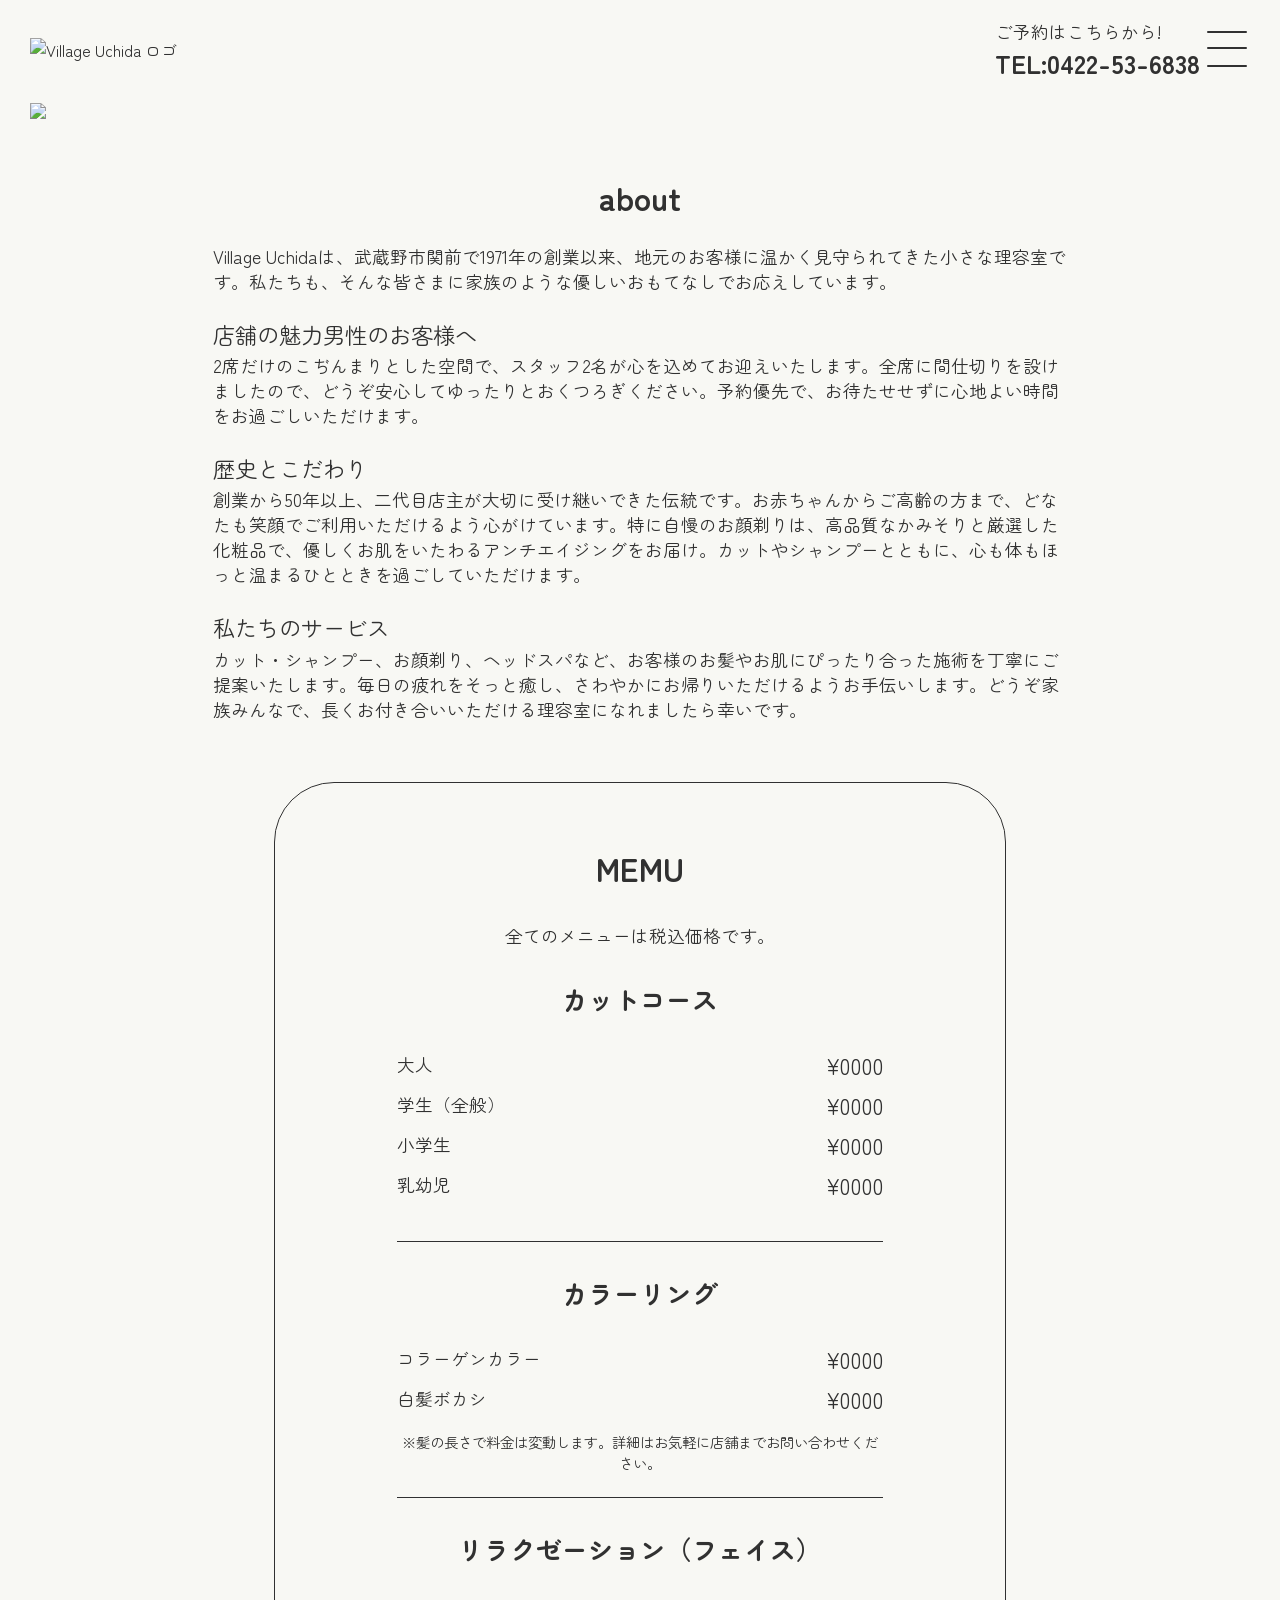
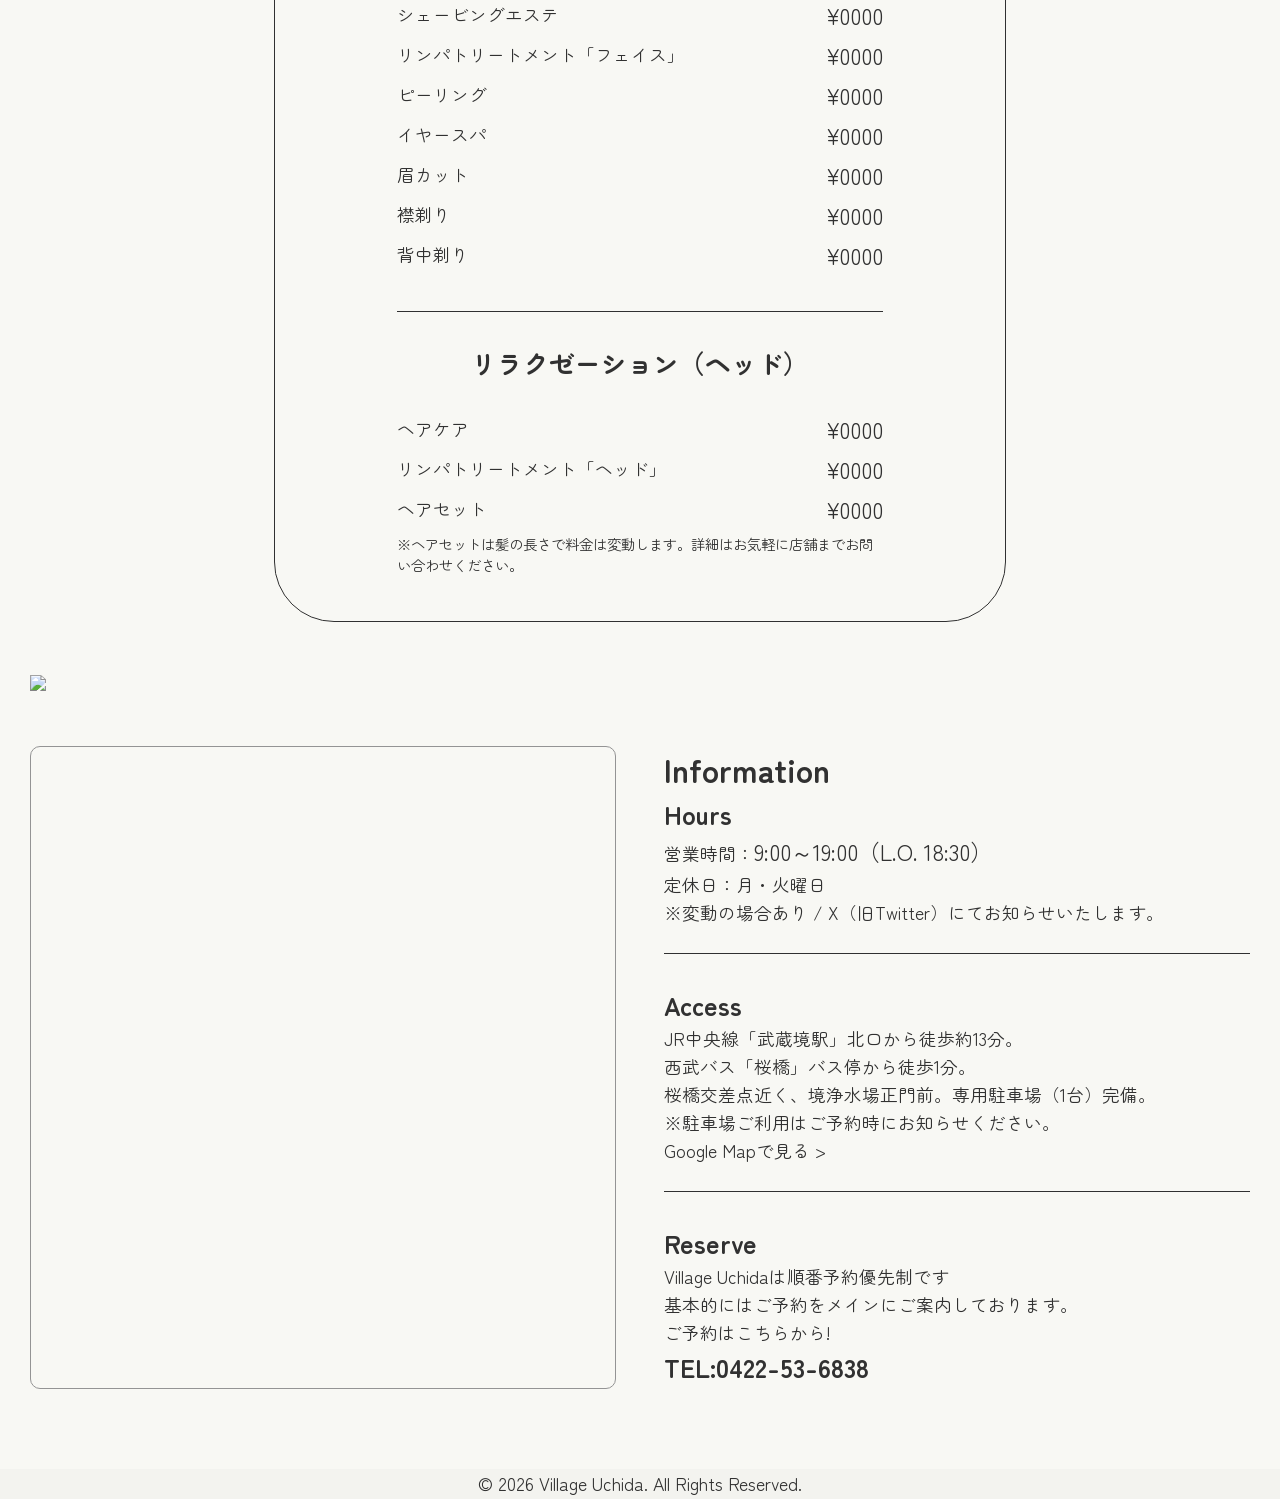
==== index.html @ 6f754d27 "Update index.html" ====
<!DOCTYPE html>
<html lang="ja">
  <head>
    <meta charset="utf-8">
    <meta name="viewport" content="width=device-width, initial-scale=1.0">
    <title>village uchida | 武蔵野市関前 理容室 メンズカット シェービング シェービングエステ</title>
    <link rel="preconnect" href="https://fonts.googleapis.com">
    <link rel="preconnect" href="https://fonts.gstatic.com" crossorigin>
    <link rel="stylesheet" href="https://fonts.googleapis.com/css2?family=Zen+Maru+Gothic&display=swap">
    <link rel="stylesheet" href="style.css">
    <link rel="stylesheet" href="responsive.css">
    <!-- ファビコン設定（ここにコピペ） -->
    <link rel="icon" type="image/png" href="favicon-96x96.png" sizes="96x96" />
    <link rel="icon" type="image/svg+xml" href="favicon.svg?v=1" />
    <link rel="shortcut icon" href="favicon.ico" />
    <link rel="apple-touch-icon" sizes="180x180" href="apple-touch-icon.png" />
    <link rel="manifest" href="site.webmanifest" />
  </head>
  <body>
    <header>
        <div class="header-inner">
          <div class="header-left">
            <a href="#top" aria-label="ページの先頭へ戻る">
              <img class="shop-logo" src="https://cdn.phototourl.com/uploads/2026-03-15-c1e6b951-58bf-47f2-9621-29e085f6b7bd.png" alt="Village Uchida ロゴ">
            </a>
          </div>       
          <div class="header-right">
            <div class="tel-contact">
              <p>ご予約はこちらから!</p>
              <h2><a href="tel:0422536838">TEL:0422-53-6838</a></h2>
            </div>
<!-- 
============================================================
将来実装予定
============================================================
-->
            
             <div class="overlay"></div>
             <nav class="nav">
               <div class="shop-logo-nav">
                <a href="#top">
                  <img class="shop-logo" src="https://cdn.phototourl.com/uploads/2026-03-15-c1e6b951-58bf-47f2-9621-29e085f6b7bd.png" alt="Village Uchida ロゴ">
                </a>
               </div>
               <ul class="linkList">
                 <li>
                  <a href="#">Home<span>ホーム</span></a></li>
                 <li><a href="#">Memu<span>メニュー</span></a></li>
                 <li><a href="#">Psroduct<span>商品</span></a></li>
                 <li><a href="#">FAQ<span>よくある質問</span></a></li>
                 <li><a href="#">Notice(𝕏)<span>お知らせ</span></a></li>
               </ul>
             </nav>

            <div class="btn-trigger" id="btn01">
             <span></span>
             <span></span>
             <span></span>
            </div>

            <div class="content">
             <section></section>
            </div>
            
          </div>
<!-- 
============================================================
将来：JavaScriptで以下を実装予定
・btn01クリックで .show-nav クラス付与
・overlayクリックでメニュー閉じる
============================================================
-->
        </div>
    </header>
    <main>
      <div class="container">
        <div class="top-wrapper">
          <img src="https://cdn.phototourl.com/uploads/2026-02-25-13a74994-162b-491c-9e53-a6fa2d779d0f.jpg">      
        </div>
        <div class="about-wrapper">
          <h1>about</h1>
          <p>Village Uchidaは、武蔵野市関前で1971年の創業以来、地元のお客様に温かく見守られてきた小さな理容室です。私たちも、そんな皆さまに家族のような優しいおもてなしでお応えしています。</p>
          <p><span>店舗の魅力男性のお客様へ</span>
            2席だけのこぢんまりとした空間で、スタッフ2名が心を込めてお迎えいたします。全席に間仕切りを設けましたので、どうぞ安心してゆったりとおくつろぎください。予約優先で、お待たせせずに心地よい時間をお過ごしいただけます。</p>
          <p><span>歴史とこだわり</span>
            創業から50年以上、二代目店主が大切に受け継いできた伝統です。お赤ちゃんからご高齢の方まで、どなたも笑顔でご利用いただけるよう心がけています。特に自慢のお顔剃りは、高品質なかみそりと厳選した化粧品で、優しくお肌をいたわるアンチエイジングをお届け。カットやシャンプーとともに、心も体もほっと温まるひとときを過ごしていただけます。</p>
          <p><span>私たちのサービス</span>
            カット・シャンプー、お顔剃り、ヘッドスパなど、お客様のお髪やお肌にぴったり合った施術を丁寧にご提案いたします。毎日の疲れをそっと癒し、さわやかにお帰りいただけるようお手伝いします。どうぞ家族みんなで、長くお付き合いいただける理容室になれましたら幸いです。</p>
        </div>
        <div class="menu-wrapper">
          <h1>MEMU</h1>
            <p>全てのメニューは税込価格です。</p>
            <div class="cut-course">
              <h2>カットコース</h2>
              <ul>
                <li>大人<span>¥0000</span></li>
                <li>学生（全般）<span>¥0000</span></li>
                <li>小学生<span>¥0000</span></li>
                <li>乳幼児<span>¥0000</span></li>
              </ul>
            </div>
            <div class="coloring">
              <h2>カラーリング</h2>
              <ul>
                <li>コラーゲンカラー<span>¥0000</span></li>
                <li>白髪ボカシ<span>¥0000</span></li>
              </ul>
              <p class="small-text">※髪の長さで料金は変動します。詳細はお気軽に店舗までお問い合わせください。</p>
            </div>
            <div class="relaxation-face">
              <h2>リラクゼーション（フェイス）</h2>
              <ul>
                <li>シェービングエステ<span>¥0000</span></li>
                <li>リンパトリートメント「フェイス」<span>¥0000</span></li>
                <li>ピーリング<span>¥0000</span></li>
                <li>イヤースパ<span>¥0000</span></li>
                <li>眉カット<span>¥0000</span></li>
                <li>襟剃り<span>¥0000</span></li>
                <li>背中剃り<span>¥0000</span></li>
              </ul>
            </div>            
            <div class="relaxation-head">
              <h2>リラクゼーション（ヘッド）</h2>
              <ul>
                <li>ヘアケア<span>¥0000</span></li>
                <li>リンパトリートメント「ヘッド」<span>¥0000</span></li>
                <li>ヘアセット<span>¥0000</span></li>
                <p class="small-text">※ヘアセットは髪の長さで料金は変動します。詳細はお気軽に店舗までお問い合わせください。</p>
              </ul>
            </div>            
        </div>
        <div class="img-wrapper">
          <img src="https://cdn.phototourl.com/uploads/2026-03-01-24d8e19d-c0e8-46f1-9a52-a7251a1d13ec.png">      
        </div>
        <div class="map-info-wrapper">
          <div class="map">
            <iframe src="https://www.google.com/maps/embed?pb=!1m18!1m12!1m3!1d3239.6587724645938!2d139.54101167591165!3d35.710013772577945!2m3!1f0!2f0!3f0!3m2!1i1024!2i768!4f13.1!3m3!1m2!1s0x6018ef741f47d33b%3A0x2db28e01b1ebef83!2z44OY44Ki44O744O044Kj44Os44OD44K444O744Km44OB44OA!5e0!3m2!1sja!2sjp!4v1773310324233!5m2!1sja!2sjp"></iframe>
          </div>
          <div class="info">
            <h1>Information</h1>
            <div class="Hours">
              <h2>Hours</h2>
              <p>営業時間：<span>9:00～19:00（L.O. 18:30）</span></p>
              <p>定休日：月・火曜日</p>
              <p>※変動の場合あり / X（旧Twitter）にてお知らせいたします。</p>
            </div>
            <div class="Access">
              <h2>Access</h2>
              <p>JR中央線「武蔵境駅」北口から徒歩約13分。</p>
              <P>西武バス「桜橋」バス停から徒歩1分。</P>
              <p>桜橋交差点近く、境浄水場正門前。専用駐車場（1台）完備。</p>
              <p>※駐車場ご利用はご予約時にお知らせください。</p>
              <p><a href="https://maps.app.goo.gl/fmvMYqPWYToUaGzp9">Google Mapで見る ></a></p>
            </div>
            <div class="Reserve">
              <h2>Reserve</h2>
              <p>Village Uchidaは順番予約優先制です</p>
              <p>基本的にはご予約をメインにご案内しております。</p>
              <p>ご予約はこちらから!</p>
              <h2><a href="tel:0422536838">TEL:0422-53-6838</a></h2>
            </div>  
          </div>
        </div> 
      </div>
    </main>
    <footer>
      <p>© 2026 Village Uchida. All Rights Reserved.</p>
    </footer>
    <script src="script.js"></script>
  </body>
</html>
---- style.css ----
* {
  box-sizing: border-box;
  margin: 0;
  padding: 0;
  list-style: none;
}

body {
  padding-top: 100px;  /* ヘッダー高さと同じ値に */
  margin: 0;
  font-family: "Zen Maru Gothic";
  background-color: #F8F8F4;
  color:#313131;
}

a {
  text-decoration: none;
  color: #313131;
}

.container {
  max-width: 2000px;
  width: 100%;
  align-items: center;
  padding: 0 30px;
  margin: 0 auto;
}

h1 {
  font-size: clamp(1rem, 5vw, 2rem);    /* 小→1.25rem */
}

h2 {
  font-size: clamp(0.8rem, 4vw, 1.6rem);     /* 小→1.1rem */
}

p, ul {
  font-size: clamp(0.6rem, 3vw, 1.1rem);    /* 小→0.95rem */
}

span {
  font-size: clamp(0.7rem, 3.5vw, 1.4rem);     /* 小→1rem */
}

.linkList span {
  font-size: clamp(0.5rem, 2.5vw, 1.4rem);   /* 小→0.8rem */
}

.small-text{
  font-size: clamp(0.5rem, 2.5vw, 0.9rem)
}


/* ヘッダー ====================================================================== */

header {
  height: 100px;
  width: 100%;
  background-color:#F8F8F4;
  position: fixed;
  top: 0;
  display: flex;             /* ←追加：header自体をflex */
  align-items: center;       /* ←追加：縦中央揃え */
  padding: 0 30px;
}

.header-inner{
  display: flex;
  flex: 1;
  margin: 0 auto;
  align-items: center;
  justify-content: space-between;
}

.header-left{
  flex:1;
}

.header-right{
  flex: 1;
  display: flex;
  justify-content: flex-end;
	padding-right: 50px;
}

.shop-logo {
  height: 85px;
}

.tel-contact{
  text-align: left;
}

.tel-contact h2 a {
  color: inherit;          /* 親と同じ色 */
  text-decoration: none;   /* 下線なし */
}

.tel-contact h2 a:hover {
  text-decoration: underline; /* ホバー時のみ下線 */
}

/* 画面固定ハンバーガーボタン */
.btn-trigger {
  position: fixed;          /* 画面に固定 */
  top: 31px;
  right: 33px;
  width: 40px;
  height: 36px;
  cursor: pointer;
  z-index: 210;             /* nav より前に出す */
}
.btn-trigger span {
  position: absolute;
  left: 0;
  width: 100%;
  height: 2px;
  background-color: #313131;
  border-radius: 4px;
}
.btn-trigger,
.btn-trigger span {
  display: inline-block;
  transition: all .5s;
  box-sizing: border-box;
}
.btn-trigger span:nth-of-type(1) {
  top: 0;
}
.btn-trigger span:nth-of-type(2) {
  top: 16px;
}
.btn-trigger span:nth-of-type(3) {
  bottom: 0;
}

/* ハンバーガー → バツ アニメーション */
#btn01.active span:nth-of-type(1) {
  transform: translateY(17px) rotate(-45deg);
}
#btn01.active span:nth-of-type(2) {
  opacity: 0;
}
#btn01.active span:nth-of-type(3) {
  transform: translateY(-17px) rotate(45deg);
}

/* Drawer 共通 */
.overlay {
  width: 100%;
  height: 100vh;
  position: fixed;
  right: 0;
  top: 0;
  background-color: rgba(0,0,0,.3);
  z-index: 190;
  opacity: 0;
  visibility: hidden;
  transition: all 200ms ease-in;
}
nav.nav {
  width: 300px;
  height: 100vh;
  background-color: #FFF;
  right: -300px;
  top: 0;
  position: fixed;
  padding: 22px 0;
  transition: all 200ms ease-in-out;
  z-index: 199;
}
nav.nav ul {
  border: none;
  padding: 0;
}
.shop-logo-nav {
  text-align: left;
  padding: 10px 20px;
}
.shop-logo-nav a {
  text-decoration: none;
  color: #505050;
  font-size: 1.5rem;
}
.nav ul li {
  display: block;
  list-style: none;
  margin: 0;
  padding: 0;
}
.nav ul li a {
  padding: 10px 20px;
  display: block;
  color: #313131;
  font-size: 1rem;
  text-decoration: none;
  position: relative;
  overflow: hidden;
  transition: all 200ms ease;
}
.nav ul li a:hover {
  background-color: #f1f1f1;
}

.nav ul li a span {
  /* 英語と同じ位置に重ねる */
  position: absolute;
  left: 120px;
  top: 50%;
  transform: translateY(-50%);
  color: #908f8f;
  font-weight: 100;
  opacity: 0;
  transition: all 200ms ease;  /* 既存と同じ200ms */
}

/* Show Nav 時の状態 */
.show-nav .nav {
  right: 0;
  box-shadow: 0 2px 4px rgba(0,0,0,.6);
}

.nav ul li a:hover span {
  opacity: 1;
}

.show-nav .overlay {
  opacity: 1;
  visibility: visible;
}

/* top-wrapper ================================================================= */

.top-wrapper ,.img-wrapper {
  margin-bottom: 50px;
}

.top-wrapper img ,.img-wrapper img{
  max-width: 100%;
}

/* about-wrapper ================================================================= */

.about-wrapper{
  text-align: center;
  margin: 0 auto;
  margin-bottom: 60px;
  max-width: 70%;
}

.about-wrapper h1{
  margin-bottom: 1.5rem;
}

.about-wrapper p{
  text-align: left;
  margin-bottom: 1.5rem;
}

.about-wrapper span{
  display: block;        /* 改行効果 */
  margin-bottom: 0.2rem;
}



/* menu-wrapper ================================================================= */

.menu-wrapper{
  margin: 0 auto;
  margin-bottom: 50px;
  border:1px solid #313131;       /* 枠線（太さ・実線・色） */
  border-radius: 60px;          /* 角丸 */
  padding: 30px 10%;                /* 内側余白 */
  max-width: 60%;             /* 幅制限 */
  text-align: center;
  background-color: none;
}

.menu-wrapper h1, .menu-wrapper h2 {
    margin-top: 2rem;
  margin-bottom: 2rem;
}

.menu-wrapper ul {
  list-style: none;  /* 点を完全消去 */
  padding-left: 0;   /* 左余白もリセット */
  text-align: left;
  margin-bottom: 1rem;
}

.menu-wrapper li {
  display: flex;              /* 横並びにする */
  align-items: center;
  justify-content: space-between; /* 左:メニュー名 右:金額 */
  gap: 1rem;                  /* 余裕を少しあける（任意） */
  margin-bottom: 0.5rem;
}

.cut-course , .coloring , .relaxation-face{
  margin-bottom: 2rem;
  padding-bottom: 1.5rem;
  border-bottom: 1px solid #313131;
}


/* img-wrapper ================================================================= */



/* map-info-wrapper ================================================================= */

.map-info-wrapper {
  display: flex;
  gap: 3rem;
  max-width: 100%;
  margin: 0 auto 5rem auto;
  align-items: stretch;
}

.map {
  flex: 1;
  display: flex;
  flex-direction: column;
}

.map iframe {
  width: 100%;      /* HTMLのwidth属性無視 */
  height: 100%;    /* HTMLのheight属性無視 */
  border: 0;        /* HTMLのstyleから移動 */
  border: 0.5px solid #949494;
  border-radius: 10px;
  flex: 1;
}

.info {
  flex: 1;
}

.Hours, .Access {
  margin-bottom: 2rem;
  padding-bottom: 1.5rem;
  border-bottom: 1px solid #313131; 
}

.Reserve h2 a {
  color: inherit;           /* 親と同じ色 */
  text-decoration: none;    /* 下線なし */
}

.Reserve h2 a:hover {
  text-decoration: underline; /* ホバー時のみ下線 */
}

.map-info-wrapper h1 , .map-info-wrapper h2 , .map-info-wrapper p{
  text-align: left;
  margin-bottom: 0.2rem;
}

/* footer================================================================= */

footer{
  display: flex;
  justify-content: center;  /* 横中央 */
  align-items: center;      /* 縦中央 */
  width: 100%;
  height: 30px;
  text-align: center;
  background-color: rgba(0, 0, 0, 0.02);
}
---- responsive.css ----
/* ========================================
   Responsive CSS - Village Uchida
   768px以下：SP版ハンバーガーメニュー表示
   ======================================== */

/* ========================================
   1. ハンバーガーメニュー表示（768px以下）
   ======================================== */


@media (max-width: 768px) {
  /* ハンバーガーボタン表示 */

  .btn-trigger {
    display: inline-block !important;
    position: fixed !important;
    top: 35px !important;
    right: 25px !important;
    width: 25px !important;
    height: 22px !important;
    z-index: 999 !important;
    cursor: pointer;
  }


  .btn-trigger span {
    position: absolute !important;
    left: 0;
    width: 100%;
    height: 1.5px;
    background-color: #313131;
    border-radius: 2px;
    transition: all .3s ease !important;
  }


  .btn-trigger span:nth-of-type(1) { top: 2px !important; }
  .btn-trigger span:nth-of-type(2) { top: 10px !important; }
  .btn-trigger span:nth-of-type(3) { bottom: 2px !important; }


  #btn01.active span:nth-of-type(1) {
    transform: translateY(8px) rotate(-45deg) !important;  /* ↘ */
  }
  #btn01.active span:nth-of-type(2) {
    opacity: 0 !important;
  }
  #btn01.active span:nth-of-type(3) {
    transform: translateY(-8px) rotate(45deg) !important;  /*  ↗ */
  }
}




  /* オーバーレイ表示 */
  .overlay {
    display: block;
    opacity: 0;
    visibility: hidden;
  }
  
  /* ナビゲーションメニュー表示 */
  nav.nav {
    display: block;
    right: -300px; /* 初期位置：画面外 */
  }
  
  /* ショーナビ状態 */
  body.show-nav .nav {
    right: 0;
  }
  
  body.show-nav .overlay {
    opacity: 1;
    visibility: visible;
  }

/* ========================================
   2. ヘッダー調整（768px以下）
   ======================================== */
@media (max-width: 768px) {
  body {
    padding-top: 80px; /* ヘッダー高さ縮小 */
  }
  
  header {
    height: 80px;
    padding: 0 20px;
  }

  .header-right {
    padding-right: 55px; 
  }

  .shop-logo {
    height: 60px; /* ロゴサイズ縮小 */
  }
  
}

/* ========================================
   3. コンテナ・レイアウト（768px以下）
   ======================================== */
@media (max-width: 768px) {
  .container {
    padding: 0 20px;
  }
  
  /* 1列レイアウトに変更 */
  .map-info-wrapper {
    grid-template-columns: 1fr;
    gap: 2rem;
    max-width: 100%;
  }
  
  .map iframe {
    min-height: 250px;
  }
}

/* ========================================
   4. テキストサイズ調整（768px以下）
   ======================================== */
@media (max-width: 768px) {

  .about-wrapper {
    max-width: 95%;
    margin-bottom: 3rem;
  }
}

/* ========================================
   5. メニュー調整（768px以下）
   ======================================== */
@media (max-width: 768px) {
  .menu-wrapper {
    max-width: 95%;
    padding: 2rem 8%;
    margin-bottom: 3rem;
  }
  
  .menu-wrapper li {
    justify-content: space-between;
    gap: 0.5rem;
  }
  
  .menu-price {
    align-self: flex-end;
  }
}

/* ========================================
   6. 画像・その他調整（768px以下）
   ======================================== */
@media (max-width: 768px) {
  .top-wrapper,
  .img-wrapper {
    margin-bottom: 3rem;
  }
  
  .about-wrapper span {
    font-size: 1.1rem;
  }
  
  footer {
    height: 50px;
    font-size: 0.9rem;
  }
}

/* ========================================
   7. タブレット調整（769px〜1024px）
   ======================================== */
@media (min-width: 769px) and (max-width: 1024px) {


  .header-right {
    padding-right: 50px; 
  }
  
  .container {
    padding: 0 25px;
  }
  
  .menu-wrapper {
    max-width: 80%;
  }
}
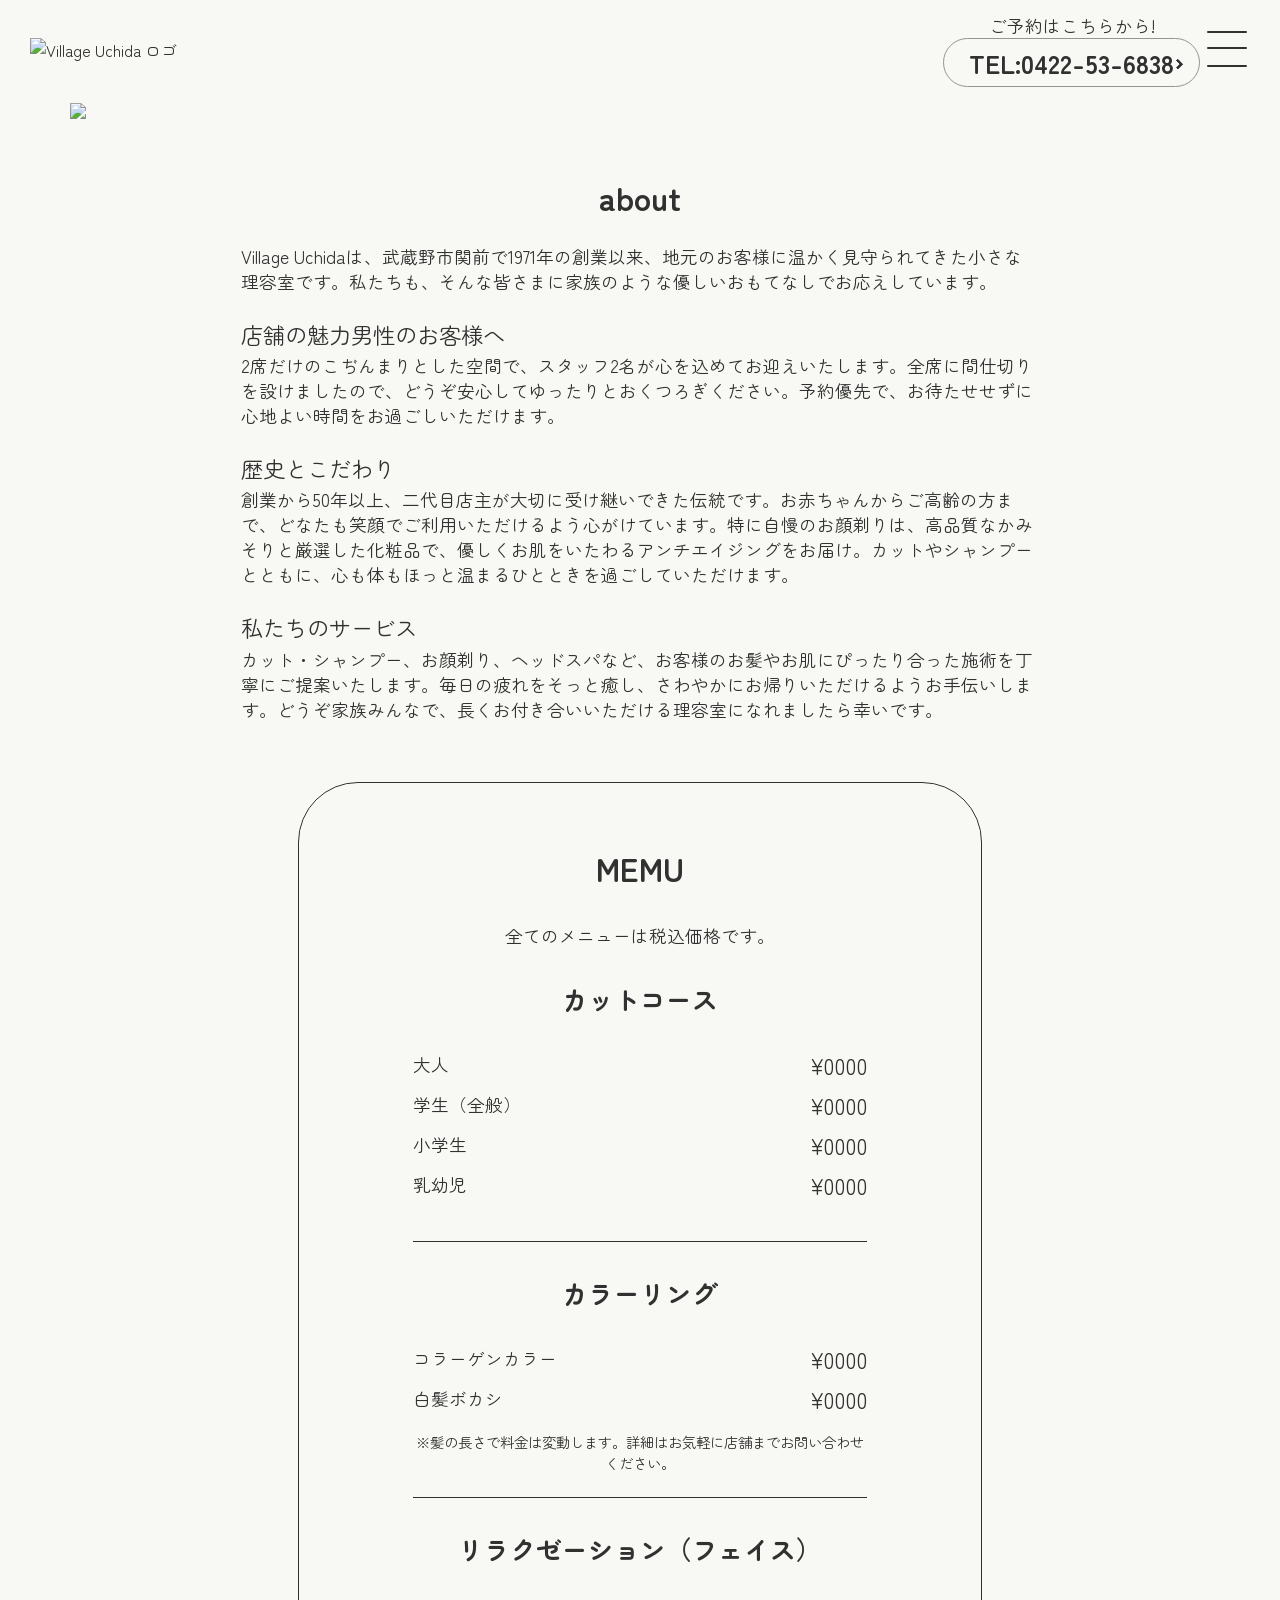
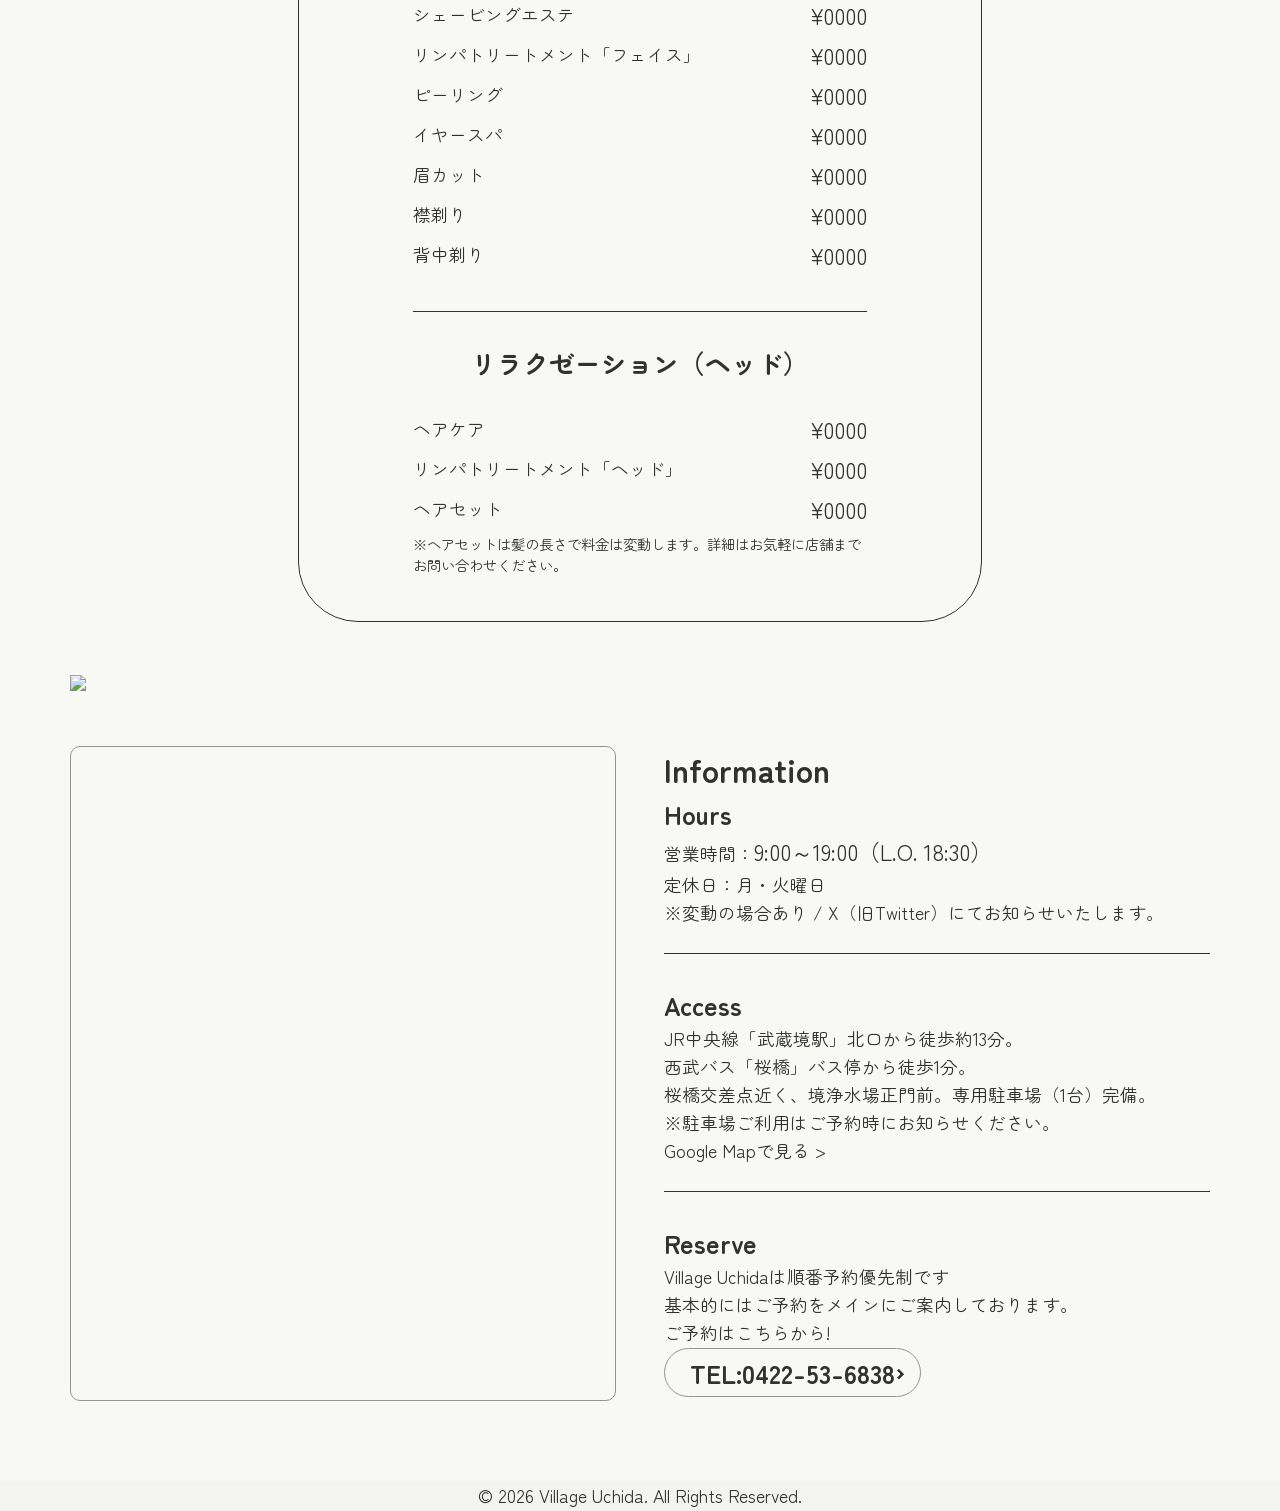
==== commit 46f00401: "Update index.html" ====
--- a/index.html
+++ b/index.html
@@ -3,6 +3,20 @@
   <head>
     <meta charset="utf-8">
     <meta name="viewport" content="width=device-width, initial-scale=1.0">
+    <!-- SEOメタタグ httpはドメイン移行後変更する-->
+    <meta name="description" content="武蔵野市関前 Village Uchida | 理容室・メンズカット・シェービングエステ。JR武蔵境駅徒歩13分。予約TEL:0422-53-6838。創業50年以上のアットホームな床屋です。">
+    <meta name="keywords" content="武蔵野市,理容室,床屋,武蔵境駅,メンズカット,シェービング,シェービングエステ,白髪ボカシ,眉カット,ヘッドスパ,関前,桜橋">
+    <meta name="robots" content="index,follow">
+    <meta property="og:title" content="Village Uchida | 武蔵野市関前 理容室 メンズカット シェービング">
+    <meta property="og:description" content="武蔵野市関前 | 理容室・メンズカット・シェービングエステ。JR武蔵境駅徒歩13分。予約TEL:0422-53-6838">
+    <meta property="og:image" content="https://cdn.phototourl.com/uploads/2026-03-15-c1e6b951-58bf-47f2-9621-29e085f6b7bd.png">
+    <meta property="og:url" content="https://rafflesia4151095.github.io/Test.github.io/">
+    <meta property="og:type" content="website">
+    <meta property="og:locale" content="ja_JP">
+    <meta name="twitter:card" content="summary_large_image">
+    <link rel="canonical" href="https://rafflesia4151095.github.io/Test.github.io/">
+
+
     <title>village uchida | 武蔵野市関前 理容室 メンズカット シェービング シェービングエステ</title>
     <link rel="preconnect" href="https://fonts.googleapis.com">
     <link rel="preconnect" href="https://fonts.gstatic.com" crossorigin>
@@ -27,7 +41,9 @@
           <div class="header-right">
             <div class="tel-contact">
               <p>ご予約はこちらから!</p>
-              <h2><a href="tel:0422536838">TEL:0422-53-6838</a></h2>
+              <div class="button001">
+	              <h2><a href="tel:0422536838">TEL:0422-53-6838</a></h2>
+              </div>
             </div>
 <!-- 
 ============================================================
@@ -39,16 +55,19 @@
              <nav class="nav">
                <div class="shop-logo-nav">
                 <a href="#top">
-                  <img class="shop-logo" src="https://cdn.phototourl.com/uploads/2026-03-15-c1e6b951-58bf-47f2-9621-29e085f6b7bd.png" alt="Village Uchida ロゴ">
+                  <img class="shop-logo" src="https://cdn.phototourl.com/uploads/2026-03-15-c1e6b951-58bf-47f2-9621-29e085f6b7bd.png" alt="Village Uchida 武蔵野市店舗内観 Logo ショップカード">
                 </a>
                </div>
                <ul class="linkList">
                  <li>
                   <a href="#">Home<span>ホーム</span></a></li>
-                 <li><a href="#">Memu<span>メニュー</span></a></li>
-                 <li><a href="#">Psroduct<span>商品</span></a></li>
+                 
+                 <li><a href="index.html">Home<span>ホーム</span></a></li>
+                 <li><a href="menu.html">Menu<span>メニュー</span></a></li>
+                 <li><a href="#">Product<span>商品</span></a></li>
                  <li><a href="#">FAQ<span>よくある質問</span></a></li>
                  <li><a href="#">Notice(𝕏)<span>お知らせ</span></a></li>
+                 
                </ul>
              </nav>
 
@@ -157,7 +176,9 @@
               <p>Village Uchidaは順番予約優先制です</p>
               <p>基本的にはご予約をメインにご案内しております。</p>
               <p>ご予約はこちらから!</p>
-              <h2><a href="tel:0422536838">TEL:0422-53-6838</a></h2>
+              <div class="button001">
+	              <h2><a href="tel:0422536838">TEL:0422-53-6838</a></h2>
+              </div>
             </div>  
           </div>
         </div> 
--- a/style.css
+++ b/style.css
@@ -19,7 +19,7 @@
 }
 
 .container {
-  max-width: 2000px;
+  max-width: 1200px;
   width: 100%;
   align-items: center;
   padding: 0 30px;
@@ -88,16 +88,12 @@
 }
 
 .tel-contact{
-  text-align: left;
+  text-align: center;
 }
 
 .tel-contact h2 a {
   color: inherit;          /* 親と同じ色 */
   text-decoration: none;   /* 下線なし */
-}
-
-.tel-contact h2 a:hover {
-  text-decoration: underline; /* ホバー時のみ下線 */
 }
 
 /* 画面固定ハンバーガーボタン */
@@ -348,14 +344,62 @@
   text-decoration: none;    /* 下線なし */
 }
 
-.Reserve h2 a:hover {
-  text-decoration: underline; /* ホバー時のみ下線 */
-}
+ /* ホバー時のみ下線 */
+/*.Reserve h2 a:hover {
+  text-decoration: underline;
+}*/
 
 .map-info-wrapper h1 , .map-info-wrapper h2 , .map-info-wrapper p{
   text-align: left;
   margin-bottom: 0.2rem;
 }
+
+
+/* 001 */
+
+.button001 {
+  display: inline-block;  /* 幅を中身に合わせる */
+}
+
+.button001 a {
+    width: fit-content;     /* 文字幅に自動調整 */
+    min-width: 130px;       /* 最小サイズ保証 */
+    padding: 8px 20px;      /* パディングで余裕確保 */
+    border-radius: 100px;
+    position: relative;
+    display: flex;
+    align-items: center;
+    padding: 5px 25px;
+    color: #313131;
+    transition: 0.3s ease-in-out;
+    font-weight: flex;
+    border: 0.5px solid #949494;
+    white-space: nowrap;       /* 強制1行 */
+}
+
+.button001 a:hover {
+    background: #313131;
+    color: #FFF;
+}
+
+.button001 a:after {
+    content: '';
+    width: 5px;
+    height: 5px;
+    border-top: 3px solid #313131;
+    border-right: 3px solid #313131;
+    transform: rotate(45deg) translateY(-50%);
+    position: absolute;
+    top: 50%;
+    right: 20px;
+    border-radius: 1px;
+    transition: 0.3s ease-in-out;
+}
+
+.button001 a:hover:after {
+    border-color: #FFF;
+}
+
 
 /* footer================================================================= */
 
--- a/responsive.css
+++ b/responsive.css
@@ -76,6 +76,40 @@
     visibility: visible;
   }
 
+@media screen and (max-width: 768px) {
+
+  /* 電話番号ボタン調整 */
+  .button001 {
+    max-width: 100% !important;
+  }
+  
+  .button001 h2 {
+    margin: 0;
+    font-size: clamp(0.7rem, 2.5vw, 1rem) !important;
+  }
+  
+  .button001 h2 a {
+    display: block;
+    white-space: nowrap;
+    overflow: hidden;
+    text-overflow: ellipsis;
+    padding: 6px 15px;
+    line-height: 1.2;
+    font-size: 0.9rem !important;
+  }
+
+  /* font-weight修正 */
+  .button001 a {
+    font-weight: 600 !important;
+  }
+
+    /* 電話番号ボタンの矢印を非表示 */
+  .button001 a:after {
+    display: none !important;
+  }
+
+}
+
 /* ========================================
    2. ヘッダー調整（768px以下）
    ======================================== */
@@ -187,3 +221,4 @@
     max-width: 80%;
   }
 }
+
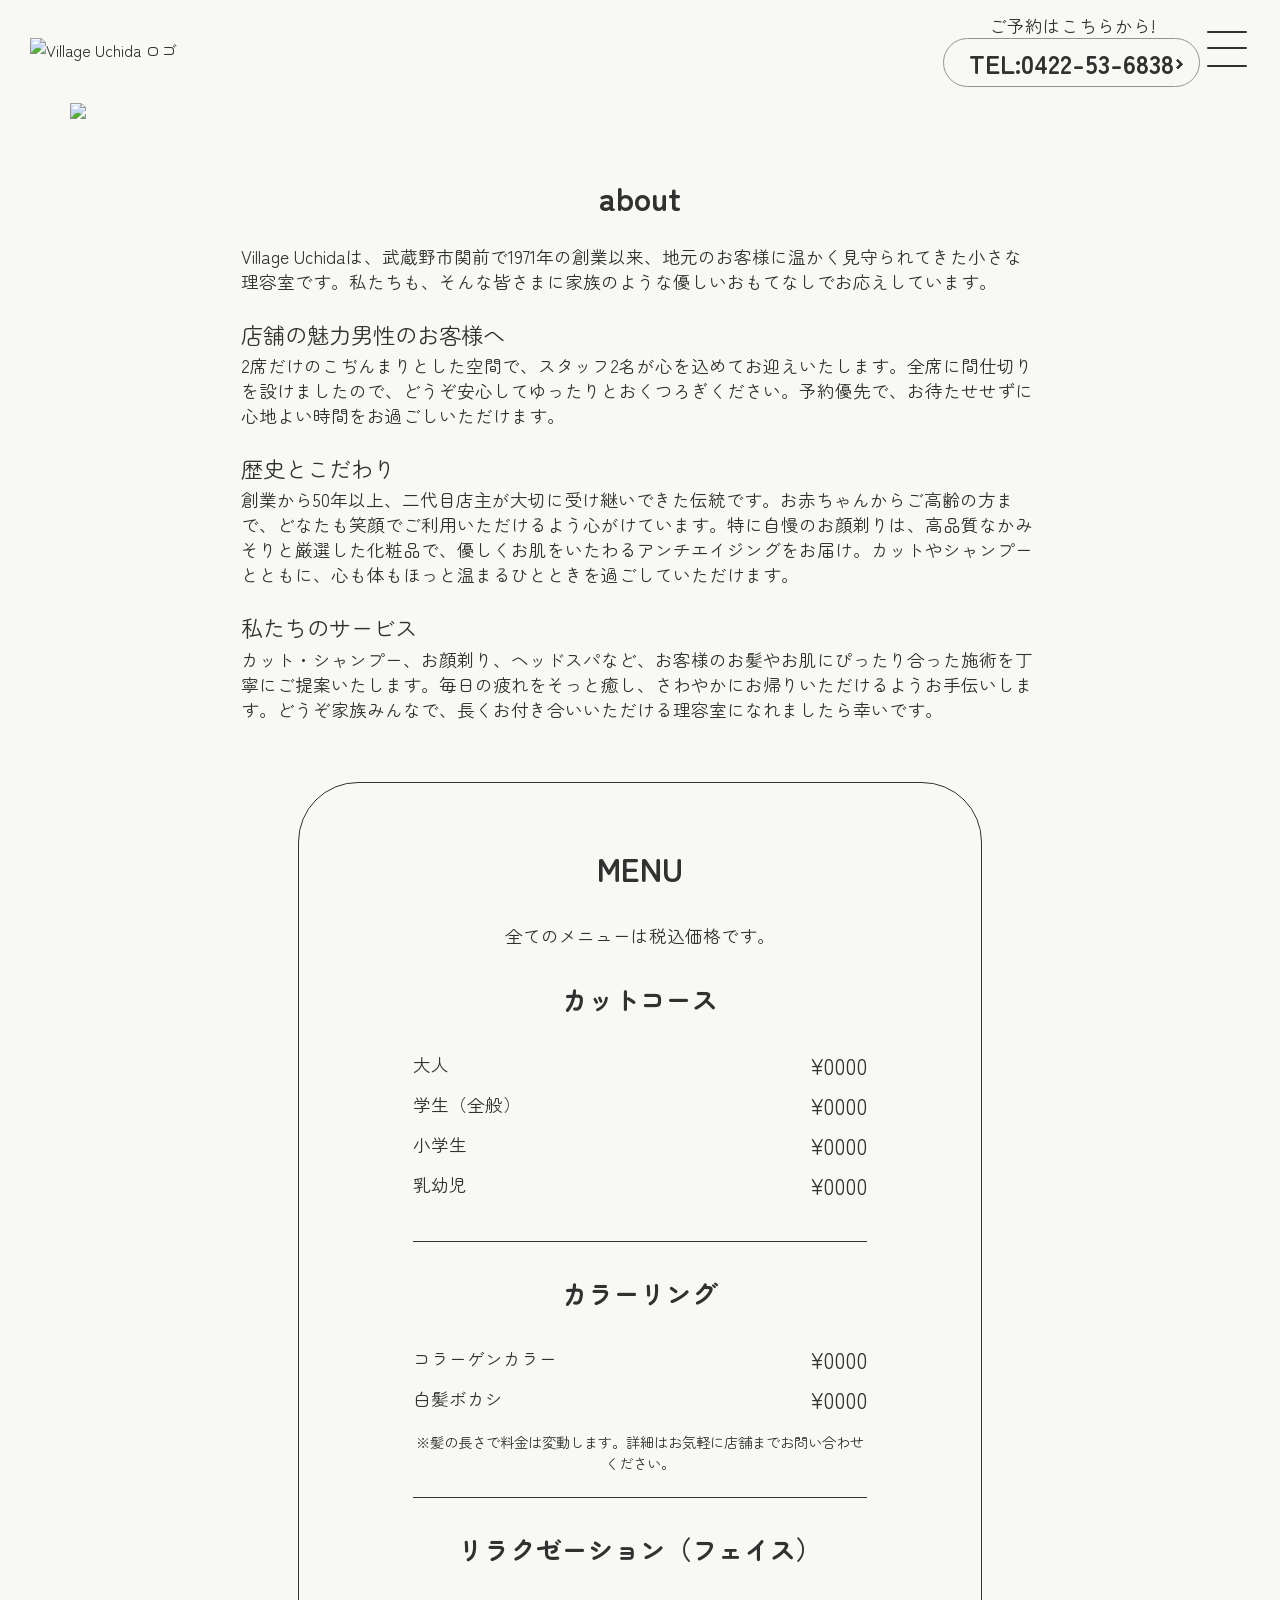
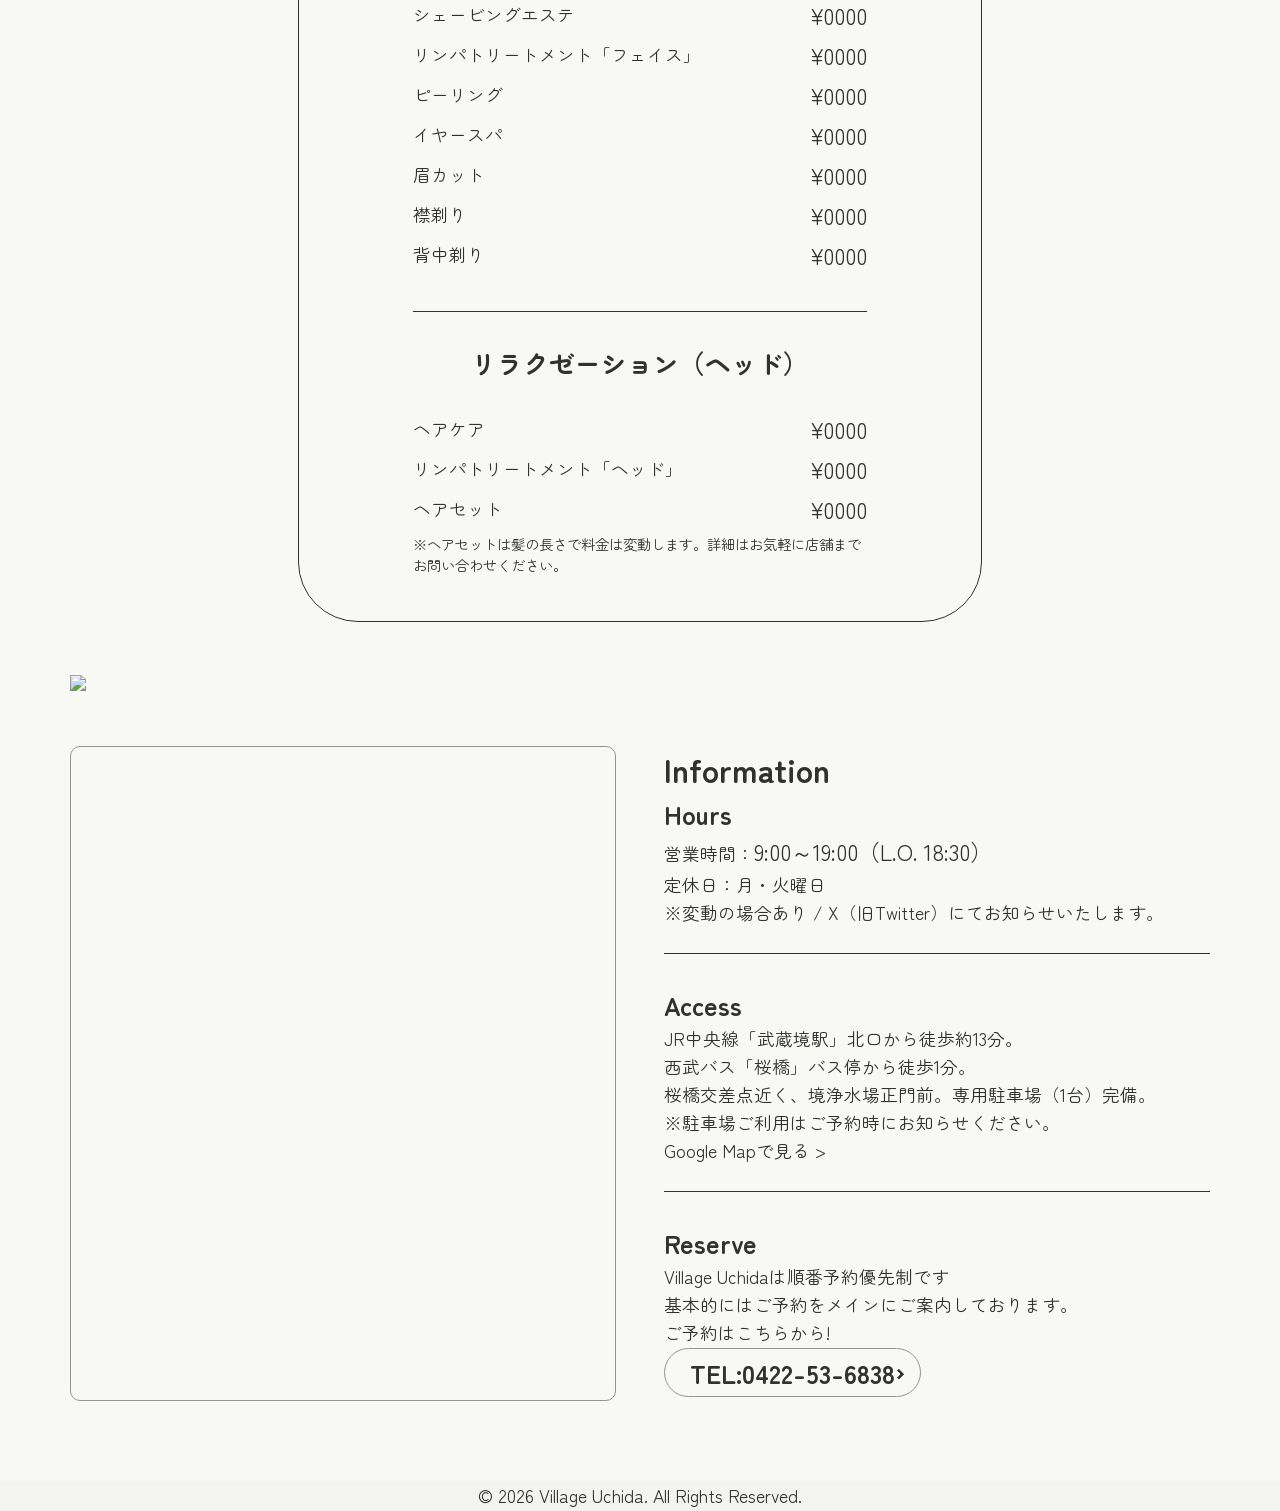
==== commit 33c4fe2b: "Fix typo in 'MEMU' to 'MENU' in index.html" ====
--- a/index.html
+++ b/index.html
@@ -21,8 +21,8 @@
     <link rel="preconnect" href="https://fonts.googleapis.com">
     <link rel="preconnect" href="https://fonts.gstatic.com" crossorigin>
     <link rel="stylesheet" href="https://fonts.googleapis.com/css2?family=Zen+Maru+Gothic&display=swap">
-    <link rel="stylesheet" href="style.css">
-    <link rel="stylesheet" href="responsive.css">
+    <link rel="stylesheet" href="2.1style.css">
+    <link rel="stylesheet" href="2.2responsive.css">
     <!-- ファビコン設定（ここにコピペ） -->
     <link rel="icon" type="image/png" href="favicon-96x96.png" sizes="96x96" />
     <link rel="icon" type="image/svg+xml" href="favicon.svg?v=1" />
@@ -59,15 +59,12 @@
                 </a>
                </div>
                <ul class="linkList">
-                 <li>
-                  <a href="#">Home<span>ホーム</span></a></li>
-                 
+                 <li>                
                  <li><a href="index.html">Home<span>ホーム</span></a></li>
-                 <li><a href="menu.html">Menu<span>メニュー</span></a></li>
+                 <li><a href="1.2menu.html">Menu<span>メニュー</span></a></li>
                  <li><a href="#">Product<span>商品</span></a></li>
                  <li><a href="#">FAQ<span>よくある質問</span></a></li>
-                 <li><a href="#">Notice(𝕏)<span>お知らせ</span></a></li>
-                 
+                 <li><a href="#">Notice(𝕏)<span>お知らせ</span></a></li>         
                </ul>
              </nav>
 
@@ -107,7 +104,7 @@
             カット・シャンプー、お顔剃り、ヘッドスパなど、お客様のお髪やお肌にぴったり合った施術を丁寧にご提案いたします。毎日の疲れをそっと癒し、さわやかにお帰りいただけるようお手伝いします。どうぞ家族みんなで、長くお付き合いいただける理容室になれましたら幸いです。</p>
         </div>
         <div class="menu-wrapper">
-          <h1>MEMU</h1>
+          <h1>MENU</h1>
             <p>全てのメニューは税込価格です。</p>
             <div class="cut-course">
               <h2>カットコース</h2>
@@ -187,6 +184,6 @@
     <footer>
       <p>© 2026 Village Uchida. All Rights Reserved.</p>
     </footer>
-    <script src="script.js"></script>
+    <script src="3.1script.js"></script>
   </body>
 </html>
--- a/2.1style.css
+++ b/2.1style.css
@@ -0,0 +1,414 @@
+* {
+  box-sizing: border-box;
+  margin: 0;
+  padding: 0;
+  list-style: none;
+}
+
+body {
+  padding-top: 100px;  /* ヘッダー高さと同じ値に */
+  margin: 0;
+  font-family: "Zen Maru Gothic";
+  background-color: #F8F8F4;
+  color:#313131;
+}
+
+a {
+  text-decoration: none;
+  color: #313131;
+}
+
+.container {
+  max-width: 1200px;
+  width: 100%;
+  align-items: center;
+  padding: 0 30px;
+  margin: 0 auto;
+}
+
+h1 {
+  font-size: clamp(1rem, 5vw, 2rem);    /* 小→1.25rem */
+}
+
+h2 {
+  font-size: clamp(0.8rem, 4vw, 1.6rem);     /* 小→1.1rem */
+}
+
+p, ul {
+  font-size: clamp(0.6rem, 3vw, 1.1rem);    /* 小→0.95rem */
+}
+
+span {
+  font-size: clamp(0.7rem, 3.5vw, 1.4rem);     /* 小→1rem */
+}
+
+.linkList span {
+  font-size: clamp(0.5rem, 2.5vw, 1.4rem);   /* 小→0.8rem */
+}
+
+.small-text{
+  font-size: clamp(0.5rem, 2.5vw, 0.9rem)
+}
+
+
+/* ヘッダー ====================================================================== */
+
+header {
+  height: 100px;
+  width: 100%;
+  background-color:#F8F8F4;
+  position: fixed;
+  top: 0;
+  display: flex;             /* ←追加：header自体をflex */
+  align-items: center;       /* ←追加：縦中央揃え */
+  padding: 0 30px;
+}
+
+.header-inner{
+  display: flex;
+  flex: 1;
+  margin: 0 auto;
+  align-items: center;
+  justify-content: space-between;
+}
+
+.header-left{
+  flex:1;
+}
+
+.header-right{
+  flex: 1;
+  display: flex;
+  justify-content: flex-end;
+	padding-right: 50px;
+}
+
+.shop-logo {
+  height: 85px;
+}
+
+.tel-contact{
+  text-align: center;
+}
+
+.tel-contact h2 a {
+  color: inherit;          /* 親と同じ色 */
+  text-decoration: none;   /* 下線なし */
+}
+
+/* 画面固定ハンバーガーボタン */
+.btn-trigger {
+  position: fixed;          /* 画面に固定 */
+  top: 31px;
+  right: 33px;
+  width: 40px;
+  height: 36px;
+  cursor: pointer;
+  z-index: 210;             /* nav より前に出す */
+}
+.btn-trigger span {
+  position: absolute;
+  left: 0;
+  width: 100%;
+  height: 2px;
+  background-color: #313131;
+  border-radius: 4px;
+}
+.btn-trigger,
+.btn-trigger span {
+  display: inline-block;
+  transition: all .5s;
+  box-sizing: border-box;
+}
+.btn-trigger span:nth-of-type(1) {
+  top: 0;
+}
+.btn-trigger span:nth-of-type(2) {
+  top: 16px;
+}
+.btn-trigger span:nth-of-type(3) {
+  bottom: 0;
+}
+
+/* ハンバーガー → バツ アニメーション */
+#btn01.active span:nth-of-type(1) {
+  transform: translateY(17px) rotate(-45deg);
+}
+#btn01.active span:nth-of-type(2) {
+  opacity: 0;
+}
+#btn01.active span:nth-of-type(3) {
+  transform: translateY(-17px) rotate(45deg);
+}
+
+/* Drawer 共通 */
+.overlay {
+  width: 100%;
+  height: 100vh;
+  position: fixed;
+  right: 0;
+  top: 0;
+  background-color: rgba(0,0,0,.3);
+  z-index: 190;
+  opacity: 0;
+  visibility: hidden;
+  transition: all 200ms ease-in;
+}
+nav.nav {
+  width: 300px;
+  height: 100vh;
+  background-color: #FFF;
+  right: -300px;
+  top: 0;
+  position: fixed;
+  padding: 22px 0;
+  transition: all 200ms ease-in-out;
+  z-index: 199;
+}
+nav.nav ul {
+  border: none;
+  padding: 0;
+}
+.shop-logo-nav {
+  text-align: left;
+  padding: 10px 20px;
+}
+.shop-logo-nav a {
+  text-decoration: none;
+  color: #505050;
+  font-size: 1.5rem;
+}
+.nav ul li {
+  display: block;
+  list-style: none;
+  margin: 0;
+  padding: 0;
+}
+.nav ul li a {
+  padding: 10px 20px;
+  display: block;
+  color: #313131;
+  font-size: 1rem;
+  text-decoration: none;
+  position: relative;
+  overflow: hidden;
+  transition: all 200ms ease;
+}
+.nav ul li a:hover {
+  background-color: #f1f1f1;
+}
+
+.nav ul li a span {
+  /* 英語と同じ位置に重ねる */
+  position: absolute;
+  left: 120px;
+  top: 50%;
+  transform: translateY(-50%);
+  color: #908f8f;
+  font-weight: 100;
+  opacity: 0;
+  transition: all 200ms ease;  /* 既存と同じ200ms */
+}
+
+/* Show Nav 時の状態 */
+.show-nav .nav {
+  right: 0;
+  box-shadow: 0 2px 4px rgba(0,0,0,.6);
+}
+
+.nav ul li a:hover span {
+  opacity: 1;
+}
+
+.show-nav .overlay {
+  opacity: 1;
+  visibility: visible;
+}
+
+/* top-wrapper ================================================================= */
+
+.top-wrapper ,.img-wrapper {
+  margin-bottom: 50px;
+}
+
+.top-wrapper img ,.img-wrapper img{
+  max-width: 100%;
+}
+
+/* about-wrapper ================================================================= */
+
+.about-wrapper{
+  text-align: center;
+  margin: 0 auto;
+  margin-bottom: 60px;
+  max-width: 70%;
+}
+
+.about-wrapper h1{
+  margin-bottom: 1.5rem;
+}
+
+.about-wrapper p{
+  text-align: left;
+  margin-bottom: 1.5rem;
+}
+
+.about-wrapper span{
+  display: block;        /* 改行効果 */
+  margin-bottom: 0.2rem;
+}
+
+
+
+/* menu-wrapper ================================================================= */
+
+.menu-wrapper{
+  margin: 0 auto;
+  margin-bottom: 50px;
+  border:1px solid #313131;       /* 枠線（太さ・実線・色） */
+  border-radius: 60px;          /* 角丸 */
+  padding: 30px 10%;                /* 内側余白 */
+  max-width: 60%;             /* 幅制限 */
+  text-align: center;
+  background-color: none;
+}
+
+.menu-wrapper h1, .menu-wrapper h2 {
+    margin-top: 2rem;
+  margin-bottom: 2rem;
+}
+
+.menu-wrapper ul {
+  list-style: none;  /* 点を完全消去 */
+  padding-left: 0;   /* 左余白もリセット */
+  text-align: left;
+  margin-bottom: 1rem;
+}
+
+.menu-wrapper li {
+  display: flex;              /* 横並びにする */
+  align-items: center;
+  justify-content: space-between; /* 左:メニュー名 右:金額 */
+  gap: 1rem;                  /* 余裕を少しあける（任意） */
+  margin-bottom: 0.5rem;
+}
+
+.cut-course , .coloring , .relaxation-face{
+  margin-bottom: 2rem;
+  padding-bottom: 1.5rem;
+  border-bottom: 1px solid #313131;
+}
+
+
+/* img-wrapper ================================================================= */
+
+
+
+/* map-info-wrapper ================================================================= */
+
+.map-info-wrapper {
+  display: flex;
+  gap: 3rem;
+  max-width: 100%;
+  margin: 0 auto 5rem auto;
+  align-items: stretch;
+}
+
+.map {
+  flex: 1;
+  display: flex;
+  flex-direction: column;
+}
+
+.map iframe {
+  width: 100%;      /* HTMLのwidth属性無視 */
+  height: 100%;    /* HTMLのheight属性無視 */
+  border: 0;        /* HTMLのstyleから移動 */
+  border: 0.5px solid #949494;
+  border-radius: 10px;
+  flex: 1;
+}
+
+.info {
+  flex: 1;
+}
+
+.Hours, .Access {
+  margin-bottom: 2rem;
+  padding-bottom: 1.5rem;
+  border-bottom: 1px solid #313131; 
+}
+
+.Reserve h2 a {
+  color: inherit;           /* 親と同じ色 */
+  text-decoration: none;    /* 下線なし */
+}
+
+ /* ホバー時のみ下線 */
+/*.Reserve h2 a:hover {
+  text-decoration: underline;
+}*/
+
+.map-info-wrapper h1 , .map-info-wrapper h2 , .map-info-wrapper p{
+  text-align: left;
+  margin-bottom: 0.2rem;
+}
+
+
+/* 001 */
+
+.button001 {
+  display: inline-block;  /* 幅を中身に合わせる */
+}
+
+.button001 a {
+    width: fit-content;     /* 文字幅に自動調整 */
+    min-width: 130px;       /* 最小サイズ保証 */
+    padding: 8px 20px;      /* パディングで余裕確保 */
+    border-radius: 100px;
+    position: relative;
+    display: flex;
+    align-items: center;
+    padding: 5px 25px;
+    color: #313131;
+    transition: 0.3s ease-in-out;
+    font-weight: flex;
+    border: 0.5px solid #949494;
+    white-space: nowrap;       /* 強制1行 */
+}
+
+.button001 a:hover {
+    background: #313131;
+    color: #FFF;
+}
+
+.button001 a:after {
+    content: '';
+    width: 5px;
+    height: 5px;
+    border-top: 3px solid #313131;
+    border-right: 3px solid #313131;
+    transform: rotate(45deg) translateY(-50%);
+    position: absolute;
+    top: 50%;
+    right: 20px;
+    border-radius: 1px;
+    transition: 0.3s ease-in-out;
+}
+
+.button001 a:hover:after {
+    border-color: #FFF;
+}
+
+
+/* footer================================================================= */
+
+footer{
+  display: flex;
+  justify-content: center;  /* 横中央 */
+  align-items: center;      /* 縦中央 */
+  width: 100%;
+  height: 30px;
+  text-align: center;
+  background-color: rgba(0, 0, 0, 0.02);
+}
--- a/2.2responsive.css
+++ b/2.2responsive.css
@@ -0,0 +1,224 @@
+/* ========================================
+   Responsive CSS - Village Uchida
+   768px以下：SP版ハンバーガーメニュー表示
+   ======================================== */
+
+/* ========================================
+   1. ハンバーガーメニュー表示（768px以下）
+   ======================================== */
+
+
+@media (max-width: 768px) {
+  /* ハンバーガーボタン表示 */
+
+  .btn-trigger {
+    display: inline-block !important;
+    position: fixed !important;
+    top: 35px !important;
+    right: 25px !important;
+    width: 25px !important;
+    height: 22px !important;
+    z-index: 999 !important;
+    cursor: pointer;
+  }
+
+
+  .btn-trigger span {
+    position: absolute !important;
+    left: 0;
+    width: 100%;
+    height: 1.5px;
+    background-color: #313131;
+    border-radius: 2px;
+    transition: all .3s ease !important;
+  }
+
+
+  .btn-trigger span:nth-of-type(1) { top: 2px !important; }
+  .btn-trigger span:nth-of-type(2) { top: 10px !important; }
+  .btn-trigger span:nth-of-type(3) { bottom: 2px !important; }
+
+
+  #btn01.active span:nth-of-type(1) {
+    transform: translateY(8px) rotate(-45deg) !important;  /* ↘ */
+  }
+  #btn01.active span:nth-of-type(2) {
+    opacity: 0 !important;
+  }
+  #btn01.active span:nth-of-type(3) {
+    transform: translateY(-8px) rotate(45deg) !important;  /*  ↗ */
+  }
+}
+
+
+
+
+  /* オーバーレイ表示 */
+  .overlay {
+    display: block;
+    opacity: 0;
+    visibility: hidden;
+  }
+  
+  /* ナビゲーションメニュー表示 */
+  nav.nav {
+    display: block;
+    right: -300px; /* 初期位置：画面外 */
+  }
+  
+  /* ショーナビ状態 */
+  body.show-nav .nav {
+    right: 0;
+  }
+  
+  body.show-nav .overlay {
+    opacity: 1;
+    visibility: visible;
+  }
+
+@media screen and (max-width: 768px) {
+
+  /* 電話番号ボタン調整 */
+  .button001 {
+    max-width: 100% !important;
+  }
+  
+  .button001 h2 {
+    margin: 0;
+    font-size: clamp(0.7rem, 2.5vw, 1rem) !important;
+  }
+  
+  .button001 h2 a {
+    display: block;
+    white-space: nowrap;
+    overflow: hidden;
+    text-overflow: ellipsis;
+    padding: 6px 15px;
+    line-height: 1.2;
+    font-size: 0.9rem !important;
+  }
+
+  /* font-weight修正 */
+  .button001 a {
+    font-weight: 600 !important;
+  }
+
+    /* 電話番号ボタンの矢印を非表示 */
+  .button001 a:after {
+    display: none !important;
+  }
+
+}
+
+/* ========================================
+   2. ヘッダー調整（768px以下）
+   ======================================== */
+@media (max-width: 768px) {
+  body {
+    padding-top: 80px; /* ヘッダー高さ縮小 */
+  }
+  
+  header {
+    height: 80px;
+    padding: 0 20px;
+  }
+
+  .header-right {
+    padding-right: 55px; 
+  }
+
+  .shop-logo {
+    height: 60px; /* ロゴサイズ縮小 */
+  }
+  
+}
+
+/* ========================================
+   3. コンテナ・レイアウト（768px以下）
+   ======================================== */
+@media (max-width: 768px) {
+  .container {
+    padding: 0 20px;
+  }
+  
+  /* 1列レイアウトに変更 */
+  .map-info-wrapper {
+    grid-template-columns: 1fr;
+    gap: 2rem;
+    max-width: 100%;
+  }
+  
+  .map iframe {
+    min-height: 250px;
+  }
+}
+
+/* ========================================
+   4. テキストサイズ調整（768px以下）
+   ======================================== */
+@media (max-width: 768px) {
+
+  .about-wrapper {
+    max-width: 95%;
+    margin-bottom: 3rem;
+  }
+}
+
+/* ========================================
+   5. メニュー調整（768px以下）
+   ======================================== */
+@media (max-width: 768px) {
+  .menu-wrapper {
+    max-width: 95%;
+    padding: 2rem 8%;
+    margin-bottom: 3rem;
+  }
+  
+  .menu-wrapper li {
+    justify-content: space-between;
+    gap: 0.5rem;
+  }
+  
+  .menu-price {
+    align-self: flex-end;
+  }
+}
+
+/* ========================================
+   6. 画像・その他調整（768px以下）
+   ======================================== */
+@media (max-width: 768px) {
+  .top-wrapper,
+  .img-wrapper {
+    margin-bottom: 3rem;
+  }
+  
+  .about-wrapper span {
+    font-size: 1.1rem;
+  }
+  
+  footer {
+    height: 50px;
+    font-size: 0.9rem;
+  }
+}
+
+/* ========================================
+   7. タブレット調整（769px〜1024px）
+   ======================================== */
+@media (min-width: 769px) and (max-width: 1024px) {
+
+
+  .header-right {
+    padding-right: 50px; 
+  }
+  
+  .container {
+    padding: 0 25px;
+  }
+  
+  .menu-wrapper {
+    max-width: 80%;
+  }
+}
+
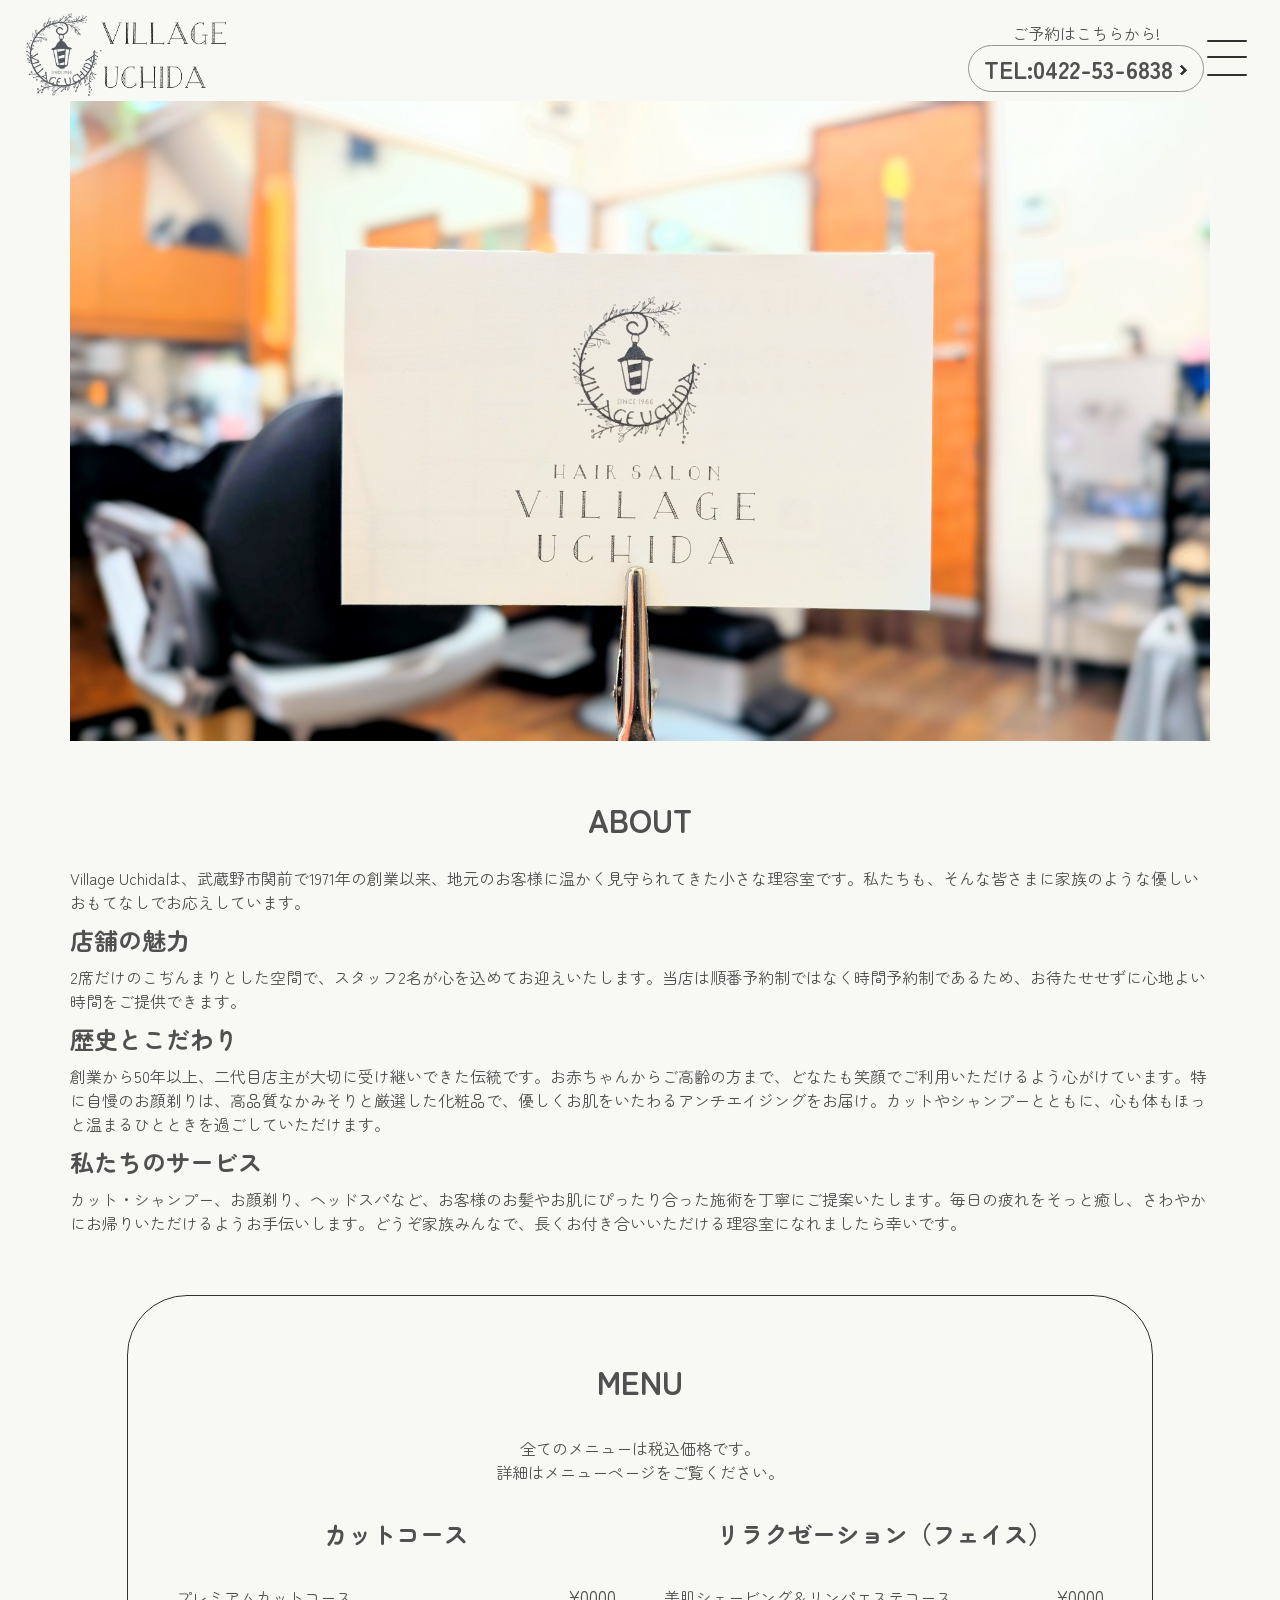
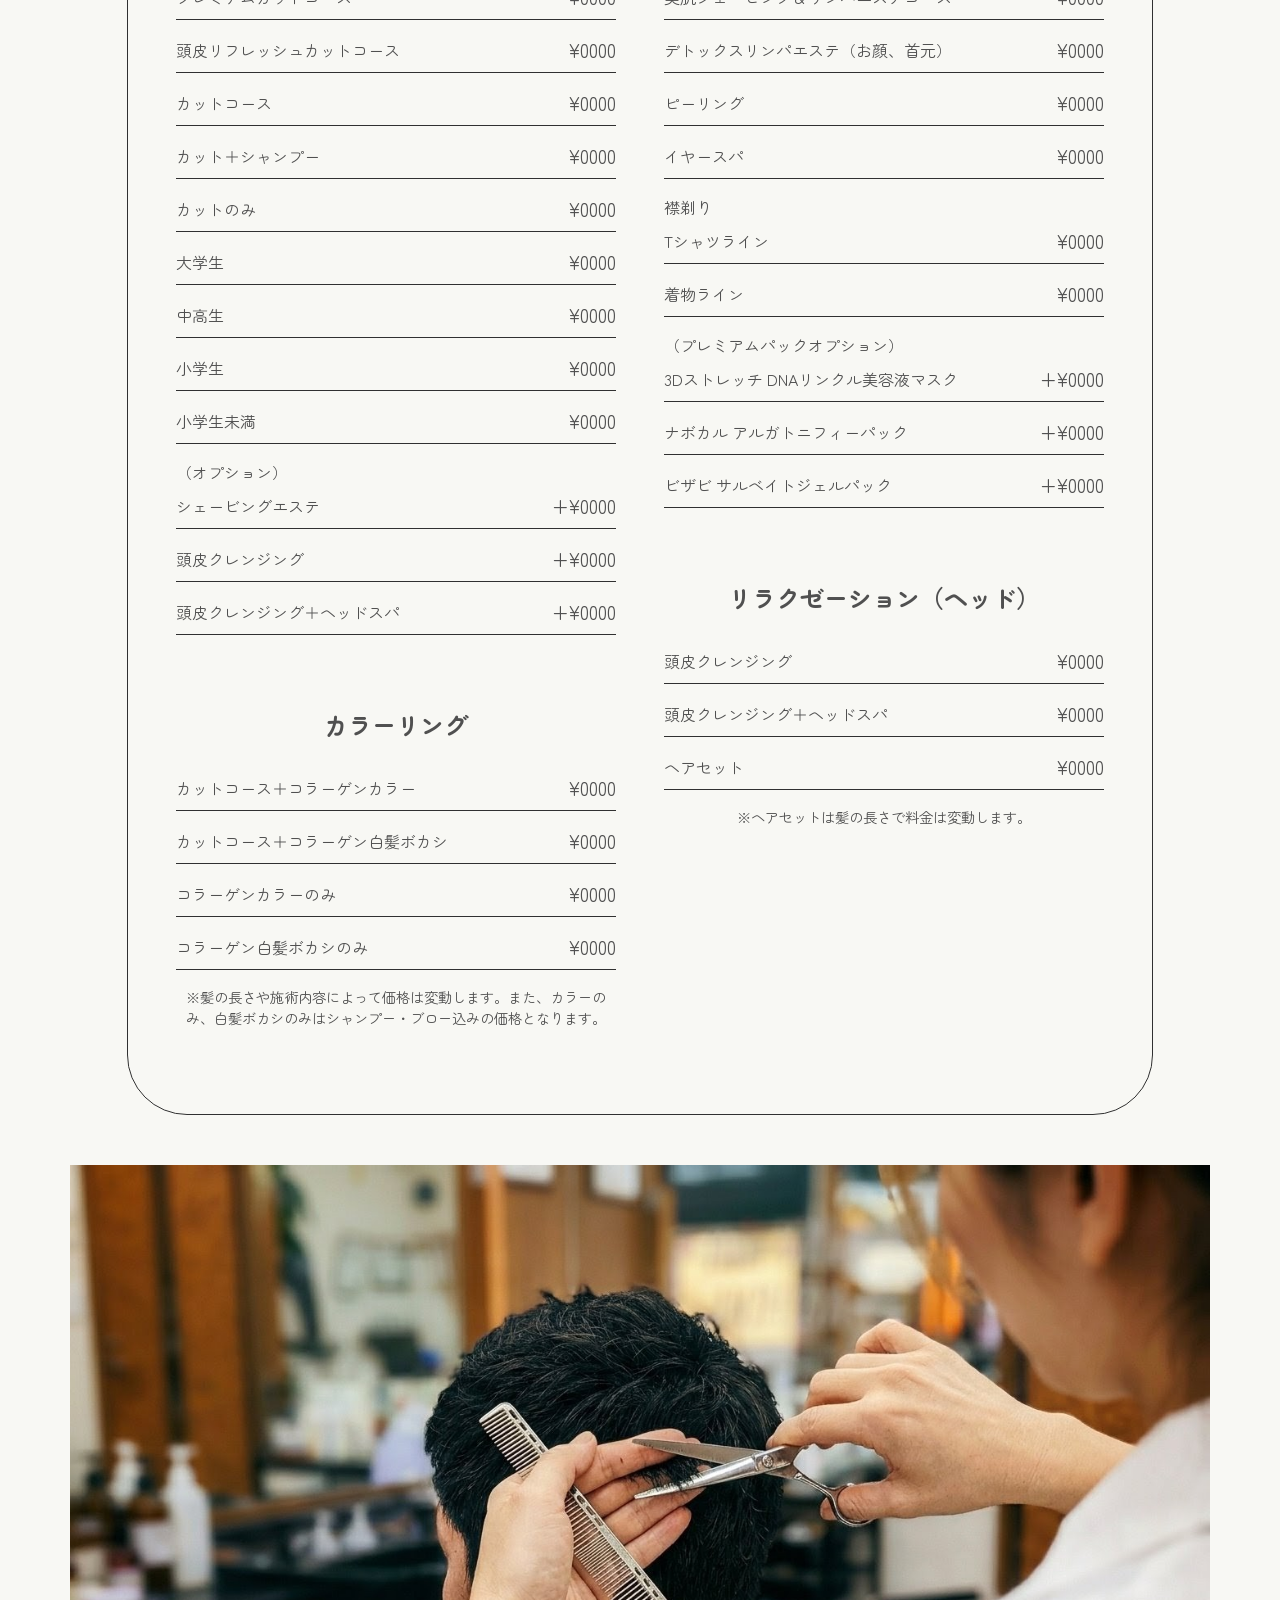
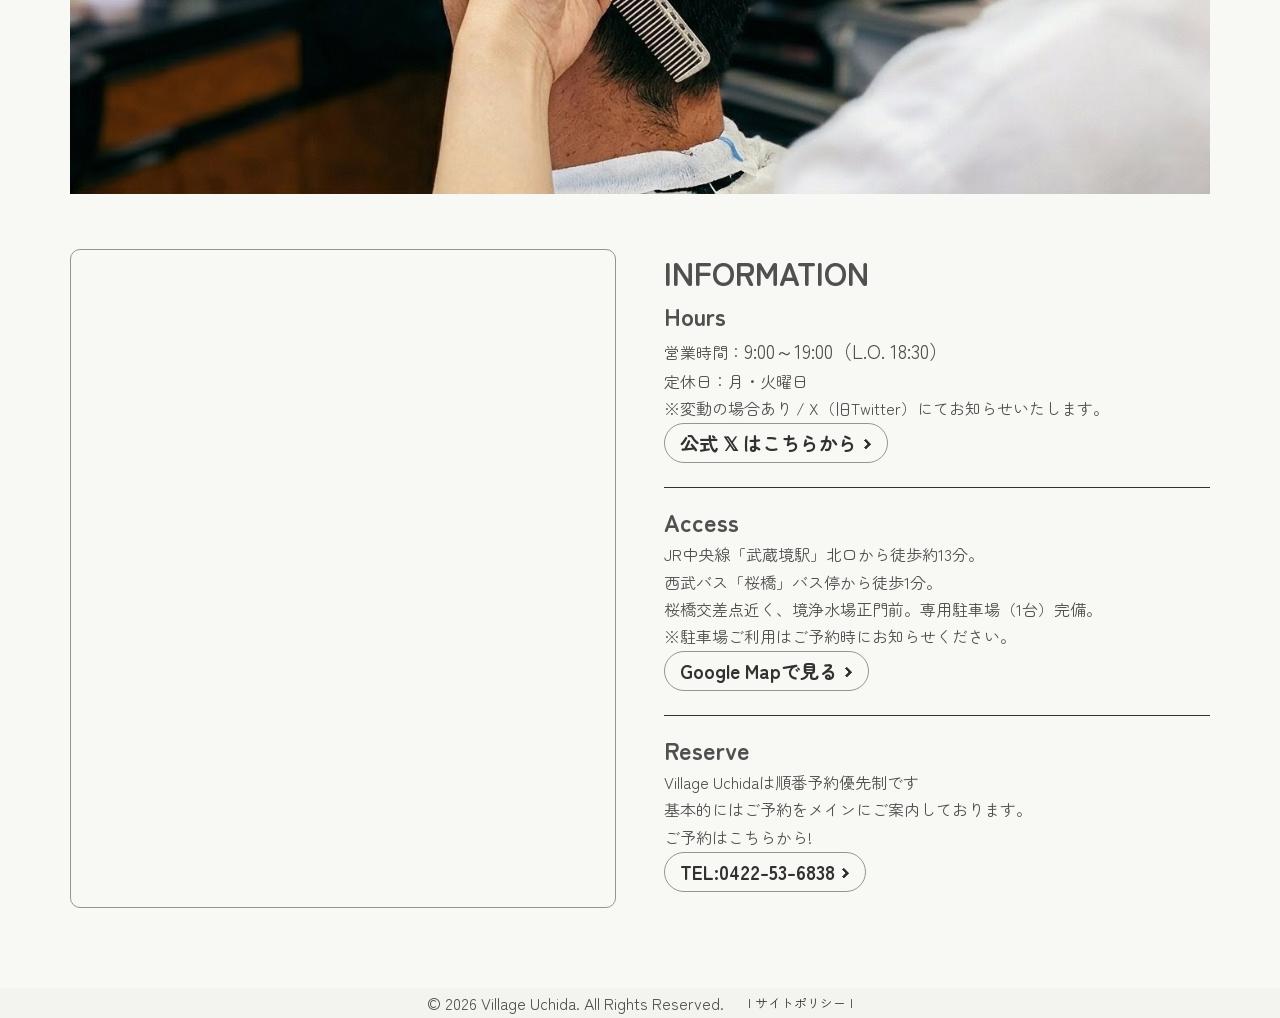
==== commit 62482379: "Add files via upload" ====
--- a/index.html
+++ b/index.html
@@ -1,189 +1,180 @@
 <!DOCTYPE html>
 <html lang="ja">
-  <head>
-    <meta charset="utf-8">
-    <meta name="viewport" content="width=device-width, initial-scale=1.0">
-    <!-- SEOメタタグ httpはドメイン移行後変更する-->
-    <meta name="description" content="武蔵野市関前 Village Uchida | 理容室・メンズカット・シェービングエステ。JR武蔵境駅徒歩13分。予約TEL:0422-53-6838。創業50年以上のアットホームな床屋です。">
-    <meta name="keywords" content="武蔵野市,理容室,床屋,武蔵境駅,メンズカット,シェービング,シェービングエステ,白髪ボカシ,眉カット,ヘッドスパ,関前,桜橋">
-    <meta name="robots" content="index,follow">
-    <meta property="og:title" content="Village Uchida | 武蔵野市関前 理容室 メンズカット シェービング">
-    <meta property="og:description" content="武蔵野市関前 | 理容室・メンズカット・シェービングエステ。JR武蔵境駅徒歩13分。予約TEL:0422-53-6838">
-    <meta property="og:image" content="https://cdn.phototourl.com/uploads/2026-03-15-c1e6b951-58bf-47f2-9621-29e085f6b7bd.png">
-    <meta property="og:url" content="https://rafflesia4151095.github.io/Test.github.io/">
-    <meta property="og:type" content="website">
-    <meta property="og:locale" content="ja_JP">
-    <meta name="twitter:card" content="summary_large_image">
-    <link rel="canonical" href="https://rafflesia4151095.github.io/Test.github.io/">
 
+<head>
+  <meta charset="utf-8">
+  <meta name="viewport" content="width=device-width, initial-scale=1.0">
+  <title>village uchida | 武蔵野市関前 理容室 メンズカット シェービング シェービングエステ</title>
 
-    <title>village uchida | 武蔵野市関前 理容室 メンズカット シェービング シェービングエステ</title>
-    <link rel="preconnect" href="https://fonts.googleapis.com">
-    <link rel="preconnect" href="https://fonts.gstatic.com" crossorigin>
-    <link rel="stylesheet" href="https://fonts.googleapis.com/css2?family=Zen+Maru+Gothic&display=swap">
-    <link rel="stylesheet" href="2.1style.css">
-    <link rel="stylesheet" href="2.2responsive.css">
-    <!-- ファビコン設定（ここにコピペ） -->
-    <link rel="icon" type="image/png" href="favicon-96x96.png" sizes="96x96" />
-    <link rel="icon" type="image/svg+xml" href="favicon.svg?v=1" />
-    <link rel="shortcut icon" href="favicon.ico" />
-    <link rel="apple-touch-icon" sizes="180x180" href="apple-touch-icon.png" />
-    <link rel="manifest" href="site.webmanifest" />
-  </head>
-  <body>
-    <header>
-        <div class="header-inner">
-          <div class="header-left">
-            <a href="#top" aria-label="ページの先頭へ戻る">
-              <img class="shop-logo" src="https://cdn.phototourl.com/uploads/2026-03-15-c1e6b951-58bf-47f2-9621-29e085f6b7bd.png" alt="Village Uchida ロゴ">
-            </a>
-          </div>       
-          <div class="header-right">
-            <div class="tel-contact">
-              <p>ご予約はこちらから!</p>
-              <div class="button001">
-	              <h2><a href="tel:0422536838">TEL:0422-53-6838</a></h2>
-              </div>
-            </div>
-<!-- 
-============================================================
-将来実装予定
-============================================================
--->
-            
-             <div class="overlay"></div>
-             <nav class="nav">
-               <div class="shop-logo-nav">
-                <a href="#top">
-                  <img class="shop-logo" src="https://cdn.phototourl.com/uploads/2026-03-15-c1e6b951-58bf-47f2-9621-29e085f6b7bd.png" alt="Village Uchida 武蔵野市店舗内観 Logo ショップカード">
-                </a>
-               </div>
-               <ul class="linkList">
-                 <li>                
-                 <li><a href="index.html">Home<span>ホーム</span></a></li>
-                 <li><a href="1.2menu.html">Menu<span>メニュー</span></a></li>
-                 <li><a href="#">Product<span>商品</span></a></li>
-                 <li><a href="#">FAQ<span>よくある質問</span></a></li>
-                 <li><a href="#">Notice(𝕏)<span>お知らせ</span></a></li>         
-               </ul>
-             </nav>
+  <meta name="description"
+    content="武蔵野市関前 Village Uchida | 理容室・メンズカット・シェービングエステ。JR武蔵境駅徒歩13分。予約TEL:0422-53-6838。創業50年以上のアットホームな床屋です。">
+  <meta name="keywords" content="武蔵野市,理容室,床屋,武蔵境駅,メンズカット,シェービング,シェービングエステ,白髪ボカシ,眉カット,ヘッドスパ,関前,桜橋">
+  <link rel="canonical" href="https://rafflesia4151095.github.io/Test.github.io/">
 
-            <div class="btn-trigger" id="btn01">
-             <span></span>
-             <span></span>
-             <span></span>
-            </div>
+  <!-- シェア時に表示される -->
+  <meta property="og:title" content="Village Uchida | 武蔵野市関前 理容室 メンズカット シェービング">
+  <meta property="og:description" content="武蔵野市関前 | 理容室・メンズカット・シェービングエステ。JR武蔵境駅徒歩13分。予約TEL:0422-53-6838">
+  <meta property="og:url" content="https://rafflesia4151095.github.io/Test.github.io/">
+  <!-- フォント -->
+  <link rel="preconnect" href="https://fonts.googleapis.com">
+  <link rel="preconnect" href="https://fonts.gstatic.com" crossorigin>
+  <link rel="stylesheet" href="https://fonts.googleapis.com/css2?family=Zen+Maru+Gothic&display=swap">
 
-            <div class="content">
-             <section></section>
-            </div>
-            
-          </div>
-<!-- 
-============================================================
-将来：JavaScriptで以下を実装予定
-・btn01クリックで .show-nav クラス付与
-・overlayクリックでメニュー閉じる
-============================================================
--->
-        </div>
-    </header>
-    <main>
-      <div class="container">
-        <div class="top-wrapper">
-          <img src="https://cdn.phototourl.com/uploads/2026-02-25-13a74994-162b-491c-9e53-a6fa2d779d0f.jpg">      
-        </div>
-        <div class="about-wrapper">
-          <h1>about</h1>
-          <p>Village Uchidaは、武蔵野市関前で1971年の創業以来、地元のお客様に温かく見守られてきた小さな理容室です。私たちも、そんな皆さまに家族のような優しいおもてなしでお応えしています。</p>
-          <p><span>店舗の魅力男性のお客様へ</span>
-            2席だけのこぢんまりとした空間で、スタッフ2名が心を込めてお迎えいたします。全席に間仕切りを設けましたので、どうぞ安心してゆったりとおくつろぎください。予約優先で、お待たせせずに心地よい時間をお過ごしいただけます。</p>
-          <p><span>歴史とこだわり</span>
-            創業から50年以上、二代目店主が大切に受け継いできた伝統です。お赤ちゃんからご高齢の方まで、どなたも笑顔でご利用いただけるよう心がけています。特に自慢のお顔剃りは、高品質なかみそりと厳選した化粧品で、優しくお肌をいたわるアンチエイジングをお届け。カットやシャンプーとともに、心も体もほっと温まるひとときを過ごしていただけます。</p>
-          <p><span>私たちのサービス</span>
-            カット・シャンプー、お顔剃り、ヘッドスパなど、お客様のお髪やお肌にぴったり合った施術を丁寧にご提案いたします。毎日の疲れをそっと癒し、さわやかにお帰りいただけるようお手伝いします。どうぞ家族みんなで、長くお付き合いいただける理容室になれましたら幸いです。</p>
-        </div>
-        <div class="menu-wrapper">
-          <h1>MENU</h1>
-            <p>全てのメニューは税込価格です。</p>
+  <link rel="stylesheet" href="css/index.css">
+  <link rel="stylesheet" href="css/responsive.css">
+
+  <script>
+    (async function includeHead() {
+      const response = await fetch('core/head.html');
+      const data = await response.text();
+      document.head.insertAdjacentHTML('beforeend', data);
+    })();
+  </script>
+
+</head>
+
+<body>
+  <div id="js-header"></div>
+  <div id="js-nav-area"></div>
+  <main>
+    <div class="container">
+      <div class="top-wrapper">
+        <img src="images/index/shop-logo.jpg" alt="Village Uchida ロゴ">
+      </div>
+      <div class="about-wrapper">
+        <h1>ABOUT</h1>
+        <p>Village Uchidaは、武蔵野市関前で1971年の創業以来、地元のお客様に温かく見守られてきた小さな理容室です。私たちも、そんな皆さまに家族のような優しいおもてなしでお応えしています。</p>
+        <h2>店舗の魅力</h2>
+        <p>2席だけのこぢんまりとした空間で、スタッフ2名が心を込めてお迎えいたします。当店は順番予約制ではなく時間予約制であるため、お待たせせずに心地よい時間をご提供できます。
+        </p>
+        <h2>歴史とこだわり</h2>
+        <p>
+          創業から50年以上、二代目店主が大切に受け継いできた伝統です。お赤ちゃんからご高齢の方まで、どなたも笑顔でご利用いただけるよう心がけています。特に自慢のお顔剃りは、高品質なかみそりと厳選した化粧品で、優しくお肌をいたわるアンチエイジングをお届け。カットやシャンプーとともに、心も体もほっと温まるひとときを過ごしていただけます。
+        </p>
+        <h2>私たちのサービス</h2>
+        <p>
+          カット・シャンプー、お顔剃り、ヘッドスパなど、お客様のお髪やお肌にぴったり合った施術を丁寧にご提案いたします。毎日の疲れをそっと癒し、さわやかにお帰りいただけるようお手伝いします。どうぞ家族みんなで、長くお付き合いいただける理容室になれましたら幸いです。
+        </p>
+      </div>
+      <div class="menu-wrapper">
+        <h1>MENU</h1>
+        <p>
+          全てのメニューは税込価格です。
+          <br>詳細はメニューページをご覧ください。
+        </p>
+        <div class="menu-inner">
+          <div class="left-inner">
             <div class="cut-course">
               <h2>カットコース</h2>
               <ul>
-                <li>大人<span>¥0000</span></li>
-                <li>学生（全般）<span>¥0000</span></li>
+                <li>プレミアムカットコース<span>¥0000</span></li>
+                <li>頭皮リフレッシュカットコース<span>¥0000</span></li>
+                <li>カットコース<span>¥0000</span></li>
+                <li>カット＋シャンプー<span>¥0000</span></li>
+                <li>カットのみ<span>¥0000</span></li>
+                <li>大学生<span>¥0000</span></li>
+                <li>中高生<span>¥0000</span></li>
                 <li>小学生<span>¥0000</span></li>
-                <li>乳幼児<span>¥0000</span></li>
+                <li>小学生未満<span>¥0000</span></li>
+                <li class="border-none">（オプション）</li>
+                <li>シェービングエステ<span>+¥0000</span></li>
+                <li>頭皮クレンジング<span>+¥0000</span></li>
+                <li>頭皮クレンジング＋ヘッドスパ<span>+¥0000</span></li>
               </ul>
             </div>
             <div class="coloring">
               <h2>カラーリング</h2>
               <ul>
-                <li>コラーゲンカラー<span>¥0000</span></li>
-                <li>白髪ボカシ<span>¥0000</span></li>
+                <li>カットコース＋コラーゲンカラー<span>¥0000</span></li>
+                <li>カットコース＋コラーゲン白髪ボカシ<span>¥0000</span></li>
+                <li>コラーゲンカラーのみ<span>¥0000</span></li>
+                <li>コラーゲン白髪ボカシのみ<span>¥0000</span></li>
               </ul>
-              <p class="small-text">※髪の長さで料金は変動します。詳細はお気軽に店舗までお問い合わせください。</p>
+              <p class="small-text">※髪の長さや施術内容によって価格は変動します。また、カラーのみ、白髪ボカシのみはシャンプー・ブロー込みの価格となります。</p>
             </div>
+          </div>
+          <div class="right-inner">
             <div class="relaxation-face">
               <h2>リラクゼーション（フェイス）</h2>
               <ul>
-                <li>シェービングエステ<span>¥0000</span></li>
-                <li>リンパトリートメント「フェイス」<span>¥0000</span></li>
+                <li>美肌シェービング＆リンパエステコース<span>¥0000</span></li>
+                <li>デトックスリンパエステ（お顔、首元）<span>¥0000</span></li>
                 <li>ピーリング<span>¥0000</span></li>
                 <li>イヤースパ<span>¥0000</span></li>
-                <li>眉カット<span>¥0000</span></li>
-                <li>襟剃り<span>¥0000</span></li>
-                <li>背中剃り<span>¥0000</span></li>
+                <li class="border-none">襟剃り</li>
+                <li>Tシャツライン<span>¥0000</span></li>
+                <li>着物ライン<span>¥0000</span></li>
+                <li class="border-none">（プレミアムパックオプション）</li>
+                <li>3Dストレッチ DNAリンクル美容液マスク<span>+¥0000</span></li>
+                <li>ナボカル アルガトニフィーパック<span>+¥0000</span></li>
+                <li>ビザビ サルベイトジェルパック<span>+¥0000</span></li>
               </ul>
-            </div>            
+            </div>
             <div class="relaxation-head">
               <h2>リラクゼーション（ヘッド）</h2>
               <ul>
-                <li>ヘアケア<span>¥0000</span></li>
-                <li>リンパトリートメント「ヘッド」<span>¥0000</span></li>
+                <li>頭皮クレンジング<span>¥0000</span></li>
+                <li>頭皮クレンジング＋ヘッドスパ<span>¥0000</span></li>
                 <li>ヘアセット<span>¥0000</span></li>
-                <p class="small-text">※ヘアセットは髪の長さで料金は変動します。詳細はお気軽に店舗までお問い合わせください。</p>
               </ul>
-            </div>            
+              <p class="small-text">※ヘアセットは髪の長さで料金は変動します。</p>
+            </div>
+          </div>
         </div>
-        <div class="img-wrapper">
-          <img src="https://cdn.phototourl.com/uploads/2026-03-01-24d8e19d-c0e8-46f1-9a52-a7251a1d13ec.png">      
+        <!-- 
+        <div class="button001">
+          <h3><a href="menu.html" rel="noopener noreferrer">メニューページはこちら</a></h3>
         </div>
-        <div class="map-info-wrapper">
-          <div class="map">
-            <iframe src="https://www.google.com/maps/embed?pb=!1m18!1m12!1m3!1d3239.6587724645938!2d139.54101167591165!3d35.710013772577945!2m3!1f0!2f0!3f0!3m2!1i1024!2i768!4f13.1!3m3!1m2!1s0x6018ef741f47d33b%3A0x2db28e01b1ebef83!2z44OY44Ki44O744O044Kj44Os44OD44K444O744Km44OB44OA!5e0!3m2!1sja!2sjp!4v1773310324233!5m2!1sja!2sjp"></iframe>
+        -->
+      </div>
+      <div class="img-wrapper">
+        <img src="images/index/cut-img.png" alt="Village Uchida 武蔵野市店舗内観">
+      </div>
+      <div class="map-info-wrapper">
+        <div class="map">
+          <iframe
+            src="https://www.google.com/maps/embed?pb=!1m18!1m12!1m3!1d3239.6587724645938!2d139.54101167591165!3d35.710013772577945!2m3!1f0!2f0!3f0!3m2!1i1024!2i768!4f13.1!3m3!1m2!1s0x6018ef741f47d33b%3A0x2db28e01b1ebef83!2z44OY44Ki44O744O044Kj44Os44OD44K444O744Km44OB44OA!5e0!3m2!1sja!2sjp!4v1773310324233!5m2!1sja!2sjp"></iframe>
+        </div>
+        <div class="info">
+          <h1>INFORMATION</h1>
+          <div class="Hours">
+            <h2>Hours</h2>
+            <p>営業時間：<span>9:00～19:00（L.O. 18:30）</span></p>
+            <p>定休日：月・火曜日</p>
+            <p>※変動の場合あり / X（旧Twitter）にてお知らせいたします。</p>
+            <a></a>
+            <div class="button001">
+              <h3><a href="https://x.com/village_uchida?s=21" target="_blank" rel="noopener noreferrer">公式 𝕏 はこちらから</a>
+              </h3>
+            </div>
           </div>
-          <div class="info">
-            <h1>Information</h1>
-            <div class="Hours">
-              <h2>Hours</h2>
-              <p>営業時間：<span>9:00～19:00（L.O. 18:30）</span></p>
-              <p>定休日：月・火曜日</p>
-              <p>※変動の場合あり / X（旧Twitter）にてお知らせいたします。</p>
+          <div class="Access">
+            <h2>Access</h2>
+            <p>JR中央線「武蔵境駅」北口から徒歩約13分。</p>
+            <p>西武バス「桜橋」バス停から徒歩1分。</p>
+            <p>桜橋交差点近く、境浄水場正門前。専用駐車場（1台）完備。</p>
+            <p>※駐車場ご利用はご予約時にお知らせください。</p>
+            <div class="button001">
+              <h3><a href="https://maps.app.goo.gl/fmvMYqPWYToUaGzp9" target="_blank" rel="noopener noreferrer">Google
+                  Mapで見る</a></h3>
             </div>
-            <div class="Access">
-              <h2>Access</h2>
-              <p>JR中央線「武蔵境駅」北口から徒歩約13分。</p>
-              <P>西武バス「桜橋」バス停から徒歩1分。</P>
-              <p>桜橋交差点近く、境浄水場正門前。専用駐車場（1台）完備。</p>
-              <p>※駐車場ご利用はご予約時にお知らせください。</p>
-              <p><a href="https://maps.app.goo.gl/fmvMYqPWYToUaGzp9">Google Mapで見る ></a></p>
+          </div>
+          <div class="Reserve">
+            <h2>Reserve</h2>
+            <p>Village Uchidaは順番予約優先制です</p>
+            <p>基本的にはご予約をメインにご案内しております。</p>
+            <p>ご予約はこちらから!</p>
+            <div class="button001">
+              <h3><a href="tel:0422536838" target="_blank" rel="noopener noreferrer">TEL:0422-53-6838</a></h3>
             </div>
-            <div class="Reserve">
-              <h2>Reserve</h2>
-              <p>Village Uchidaは順番予約優先制です</p>
-              <p>基本的にはご予約をメインにご案内しております。</p>
-              <p>ご予約はこちらから!</p>
-              <div class="button001">
-	              <h2><a href="tel:0422536838">TEL:0422-53-6838</a></h2>
-              </div>
-            </div>  
           </div>
-        </div> 
+        </div>
       </div>
-    </main>
-    <footer>
-      <p>© 2026 Village Uchida. All Rights Reserved.</p>
-    </footer>
-    <script src="3.1script.js"></script>
-  </body>
-</html>
+    </div>
+  </main>
+  <div id="js-footer"></div>
+  <div id="js-button-top"></div>
+  <script src="js/script.js"></script>
+</body>
+
+</html>
--- a/css/index.css
+++ b/css/index.css
@@ -0,0 +1,233 @@
+@import url(style.css);
+@import url(responsive.css);
+/* TODO将来的にはresponsive.cssは移行後、削除 */
+
+/* index.html  ================================================================= */
+/* top-wrapper ================================================================= */
+
+.top-wrapper,
+.img-wrapper {
+  margin-bottom: 50px;
+}
+
+.top-wrapper img,
+.img-wrapper img {
+  max-width: 100%;
+}
+
+/* about-wrapper ================================================================= */
+
+.about-wrapper {
+  text-align: center;
+  margin: 0 auto;
+  margin-bottom: 60px;
+}
+
+.about-wrapper h1 {
+  margin-bottom: 1.5rem;
+}
+
+.about-wrapper h2 {
+  text-align: left;
+  margin-bottom: 0.5rem;
+}
+
+.about-wrapper p {
+  text-align: left;
+  margin-bottom: 0.5rem;
+}
+
+.about-wrapper span {
+  display: block;
+  margin-bottom: 0.2rem;
+}
+
+
+
+/* menu-wrapper ================================================================= */
+
+.menu-wrapper {
+  margin: 0 auto;
+  margin-bottom: 50px;
+  border: 1px solid #313131;
+  /* 枠線（太さ・実線・色） */
+  border-radius: 60px;
+  /* 角丸 */
+  padding: 30px 3rem;
+  /* 内側余白 */
+  max-width: 90%;
+  text-align: center;
+  background-color: none;
+}
+
+.menu-wrapper h1,
+.menu-wrapper h2 {
+  margin-top: 2rem;
+  margin-bottom: 2rem;
+}
+
+.menu-wrapper ul {
+  list-style: none;
+  /* 点を完全消去 */
+  padding-left: 0;
+  /* 左余白もリセット */
+  text-align: left;
+  margin-bottom: 1rem;
+}
+
+.menu-wrapper li {
+  display: flex;
+  /* 横並びにする */
+  align-items: center;
+  justify-content: space-between;
+  /* 左:メニュー名 右:金額 */
+  gap: 1rem;
+  /* 余裕を少しあける（任意） */
+  margin-bottom: 0.5rem;
+}
+
+.cut-course,
+.coloring,
+.relaxation-face {
+  margin-bottom: 2rem;
+  padding-bottom: 1.5rem;
+}
+
+
+
+.relaxation-head {
+  margin-bottom: 2rem;
+}
+
+.menu-inner {
+  display: flex;
+  gap: 3rem;
+}
+
+.menu-inner li {
+  margin-bottom: 1rem;
+  padding-bottom: 0.5rem;
+  border-bottom: 0.8px solid #313131;
+}
+
+.border-none {
+  margin-bottom: 0 !important;
+  border-bottom: none !important;
+}
+
+.left-inner {
+  flex: 1;
+}
+
+.right-inner {
+  flex: 1;
+}
+
+@media (max-width: 768px) {
+
+  .menu-inner {
+    display: block;
+    /* もしくは initial（初期値に戻す） */
+    gap: 0;
+    /* 横並びの隙間をなくす */
+  }
+
+  .left-inner {
+    flex: none;
+    /* flexの伸縮設定を無効化 */
+  }
+
+  .right-inner {
+    flex: none;
+    /* flexの伸縮設定を無効化 */
+  }
+
+}
+
+/* ========================================
+  5. メニュー調整（768px以下）
+   ======================================== */
+@media (max-width: 768px) {
+  .menu-wrapper {
+    max-width: 95%;
+    padding: 2rem 8%;
+    margin-bottom: 3rem;
+  }
+
+  .menu-wrapper li {
+    justify-content: space-between;
+    gap: 0.5rem;
+  }
+
+  .menu-price {
+    align-self: flex-end;
+  }
+}
+
+/* img-wrapper ================================================================= */
+
+
+
+/* map-info-wrapper ================================================================= */
+
+.map-info-wrapper {
+  display: flex;
+  gap: 3rem;
+  max-width: 100%;
+  margin: 0 auto 5rem auto;
+  align-items: stretch;
+}
+
+.map {
+  flex: 1;
+  display: flex;
+  flex-direction: column;
+}
+
+.map iframe {
+  flex: 1;
+  width: 100%;
+  /* HTMLのwidth属性無視 */
+  height: 100%;
+  /* HTMLのheight属性無視 */
+  border: 0;
+  /* HTMLのstyleから移動 */
+  border: 0.5px solid #949494;
+  border-radius: 10px;
+}
+
+.info {
+  flex: 1;
+}
+
+.Hours,
+.Access {
+  margin-bottom: 1rem;
+  padding-bottom: 1.5rem;
+  border-bottom: 1px solid #313131;
+}
+
+
+
+.Reserve {
+  margin-bottom: 1rem;
+}
+
+.Reserve h2 a {
+  color: inherit;
+  /* 親と同じ色 */
+  text-decoration: none;
+  /* 下線なし */
+}
+
+/* ホバー時のみ下線 */
+/*.Reserve h2 a:hover {
+  text-decoration: underline;
+}*/
+
+.map-info-wrapper h1,
+.map-info-wrapper h2,
+.map-info-wrapper p {
+  text-align: left;
+  margin-bottom: 0.2rem;
+}
--- a/css/responsive.css
+++ b/css/responsive.css
@@ -0,0 +1,348 @@
+/*TODO responsive.cssの内容は全て別データに移行予定　*/
+/*FIXME 基本情報の移行先はstyle.cssとする*/
+/* ========================================
+  Responsive CSS - Village Uchida
+  768px以下：SP版ハンバーガーメニュー表示
+   ======================================== */
+
+/* ========================================
+  1. ハンバーガーメニュー表示（768px以下）
+   ======================================== */
+
+
+/* ========================================
+  1. ハンバーガーメニュー表示（768px以下）
+   ======================================== */
+@media (max-width: 768px) {
+
+  /* ボタンは最前面 */
+  .btn-trigger {
+    display: inline-block !important;
+    position: fixed !important;
+    top: 35px !important;
+    right: 25px !important;
+    width: 25px !important;
+    height: 22px !important;
+    z-index: 1005 !important;
+    /* 一番上 */
+    cursor: pointer;
+  }
+
+  /* ナビゲーションメニュー本体 */
+  nav.nav {
+    display: block;
+    width: 250px;
+    right: -250px;
+    z-index: 1004;
+    /* overlayより上 */
+    position: fixed;
+    height: 100vh;
+    top: 0;
+    transition: all 200ms ease-in-out;
+  }
+
+  /* オーバーレイ（黒い幕） */
+  .overlay {
+    display: block;
+    position: fixed;
+    top: 0;
+    left: 0;
+    width: 100%;
+    height: 100vh;
+    background-color: rgba(0, 0, 0, .3);
+    z-index: 1003;
+    /* ボタン(z-index: 1)より上に設定 */
+    opacity: 0;
+    visibility: hidden;
+    transition: all 200ms ease-in;
+  }
+
+  /* Show Nav 時の状態（bodyにクラスがついた時） */
+  body.show-nav .nav {
+    right: 0 !important;
+  }
+
+  body.show-nav .overlay {
+    opacity: 1 !important;
+    visibility: visible !important;
+  }
+
+  /* --- 以下、既存のボタン調整 --- */
+  .button001 {
+    max-width: 100% !important;
+    z-index: 1 !important;
+    /* overlay(1003)より低い数値で固定 */
+  }
+
+  .btn-trigger span {
+    position: absolute !important;
+    left: 0;
+    width: 100%;
+    height: 1.5px;
+    background-color: #313131;
+    border-radius: 2px;
+    transition: all .3s ease !important;
+  }
+
+  .btn-trigger span:nth-of-type(1) {
+    top: 2px !important;
+  }
+
+  .btn-trigger span:nth-of-type(2) {
+    top: 10px !important;
+  }
+
+  .btn-trigger span:nth-of-type(3) {
+    bottom: 2px !important;
+  }
+
+  #btn01.active span:nth-of-type(1) {
+    transform: translateY(8px) rotate(-45deg) !important;
+  }
+
+  #btn01.active span:nth-of-type(2) {
+    opacity: 0 !important;
+  }
+
+  #btn01.active span:nth-of-type(3) {
+    transform: translateY(-8px) rotate(45deg) !important;
+  }
+}
+
+
+
+
+/* オーバーレイ表示 */
+.overlay {
+  display: block;
+  opacity: 0;
+  visibility: hidden;
+}
+
+/* ナビゲーションメニュー表示 */
+nav.nav {
+  display: block;
+  width: 250px;
+  /* 300pxから240pxに縮小して右に寄せる */
+  right: -250px;
+  /* 初期位置（隠れている状態）も幅に合わせる */
+}
+
+/* ショーナビ状態 */
+body.show-nav .nav {
+  right: 0;
+}
+
+body.show-nav .overlay {
+  opacity: 1;
+  visibility: visible;
+}
+
+@media screen and (max-width: 768px) {
+
+  /* 電話番号ボタン調整 */
+  .button001 {
+    max-width: 100% !important;
+    z-index: 1;
+  }
+
+  .button001 h2 {
+    margin: 0;
+    font-size: clamp(0.7rem, 2.5vw, 1rem) !important;
+  }
+
+  .button001 h2 a {
+    display: block;
+    white-space: nowrap;
+    overflow: hidden;
+    text-overflow: ellipsis;
+    padding: 6px 15px;
+    line-height: 1.2;
+    font-size: 0.9rem !important;
+  }
+
+  /* font-weight修正 */
+  .button001 a {
+    font-weight: 600 !important;
+  }
+
+  /* 電話番号ボタンの矢印を非表示 */
+  .button001 a:after {
+    display: none !important;
+  }
+
+}
+
+/* ========================================
+  2. ヘッダー調整（768px以下）
+   ======================================== */
+@media (max-width: 768px) {
+  body {
+    padding-top: 80px;
+    /* ヘッダー高さ縮小 */
+  }
+
+  header {
+    height: 80px;
+    padding: 0 20px;
+  }
+
+  .header-right {
+    padding-right: 55px;
+  }
+
+}
+
+/* ========================================
+  3. コンテナ・レイアウト（768px以下）
+   ======================================== */
+@media (max-width: 768px) {
+  .container {
+    padding: 0 20px;
+  }
+
+  /* 1列レイアウトに変更 */
+  .map-info-wrapper {
+    grid-template-columns: 1fr;
+    gap: 2rem;
+    max-width: 100%;
+  }
+
+  .map iframe {
+    min-height: 250px;
+  }
+}
+
+/* ========================================
+  4. テキストサイズ調整（768px以下）
+   ======================================== */
+@media (max-width: 768px) {
+
+  .about-wrapper {
+    max-width: 95%;
+    margin-bottom: 3rem;
+  }
+}
+
+/* ========================================
+  6. 画像・その他調整（768px以下）
+   ======================================== */
+@media (max-width: 768px) {
+
+  .top-wrapper,
+  .img-wrapper {
+    margin-bottom: 3rem;
+  }
+
+  .about-wrapper span {
+    font-size: 1.1rem;
+  }
+
+  footer {
+    height: 50px;
+    font-size: 0.9rem;
+  }
+}
+
+/* ========================================
+  7. タブレット調整（769px〜1024px）
+   ======================================== */
+@media (min-width: 769px) and (max-width: 1024px) {
+
+
+  .header-right {
+    padding-right: 50px;
+  }
+
+  .container {
+    padding: 0 25px;
+  }
+
+  .menu-wrapper {
+    max-width: 80%;
+  }
+}
+
+/*index.html======================================================================================================================*/
+/* ========================================
+  index.html デザイン変更
+   ======================================== */
+@media (max-width: 768px) {
+  .map-info-wrapper {
+    display: block;
+  }
+
+  .map {
+    margin-bottom: 1rem;
+  }
+}
+
+
+/*product.html==========================================================================================================*/
+
+/* ========================================
+  product.htmlのセクションの修正
+   ======================================== */
+@media (max-width: 768px) {
+
+  /* コンテナを縦並びに変更 */
+  .section1-container {
+    flex-direction: column;
+    gap: 1.5rem;
+  }
+
+  .section1-container img {
+    max-width: 100%;
+    height: auto;
+    aspect-ratio: 1 / 1;
+  }
+
+  .section2-inner ul {
+    display: block;
+    /* flexを解除 */
+  }
+
+  .section3-container {
+    display: block;
+    flex-direction: column;
+    justify-content: center;
+  }
+
+  .section3-container img {
+    max-width: 60%;
+    border: 0.7px solid #f1f1f1;
+
+    /* --- 中央寄せの追加設定 --- */
+    display: block;
+    /* ブロック要素として扱う */
+    margin-left: auto;
+    /* 左の余白を自動に */
+    margin-right: auto;
+    /* 右の余白を自動に */
+    /* ---------------------- */
+  }
+
+  .section4-container {
+    display: block;
+  }
+
+  .section4-inner {
+    align-items: center;
+  }
+
+  .section4 img {
+    max-width: 80%;
+    display: block;
+    margin: 0 auto;
+    margin-bottom: 1rem;
+  }
+
+  /*商品ナビのボタン*/
+
+  .list {
+    width: 50%;
+    /* 2列にする */
+
+  }
+
+}
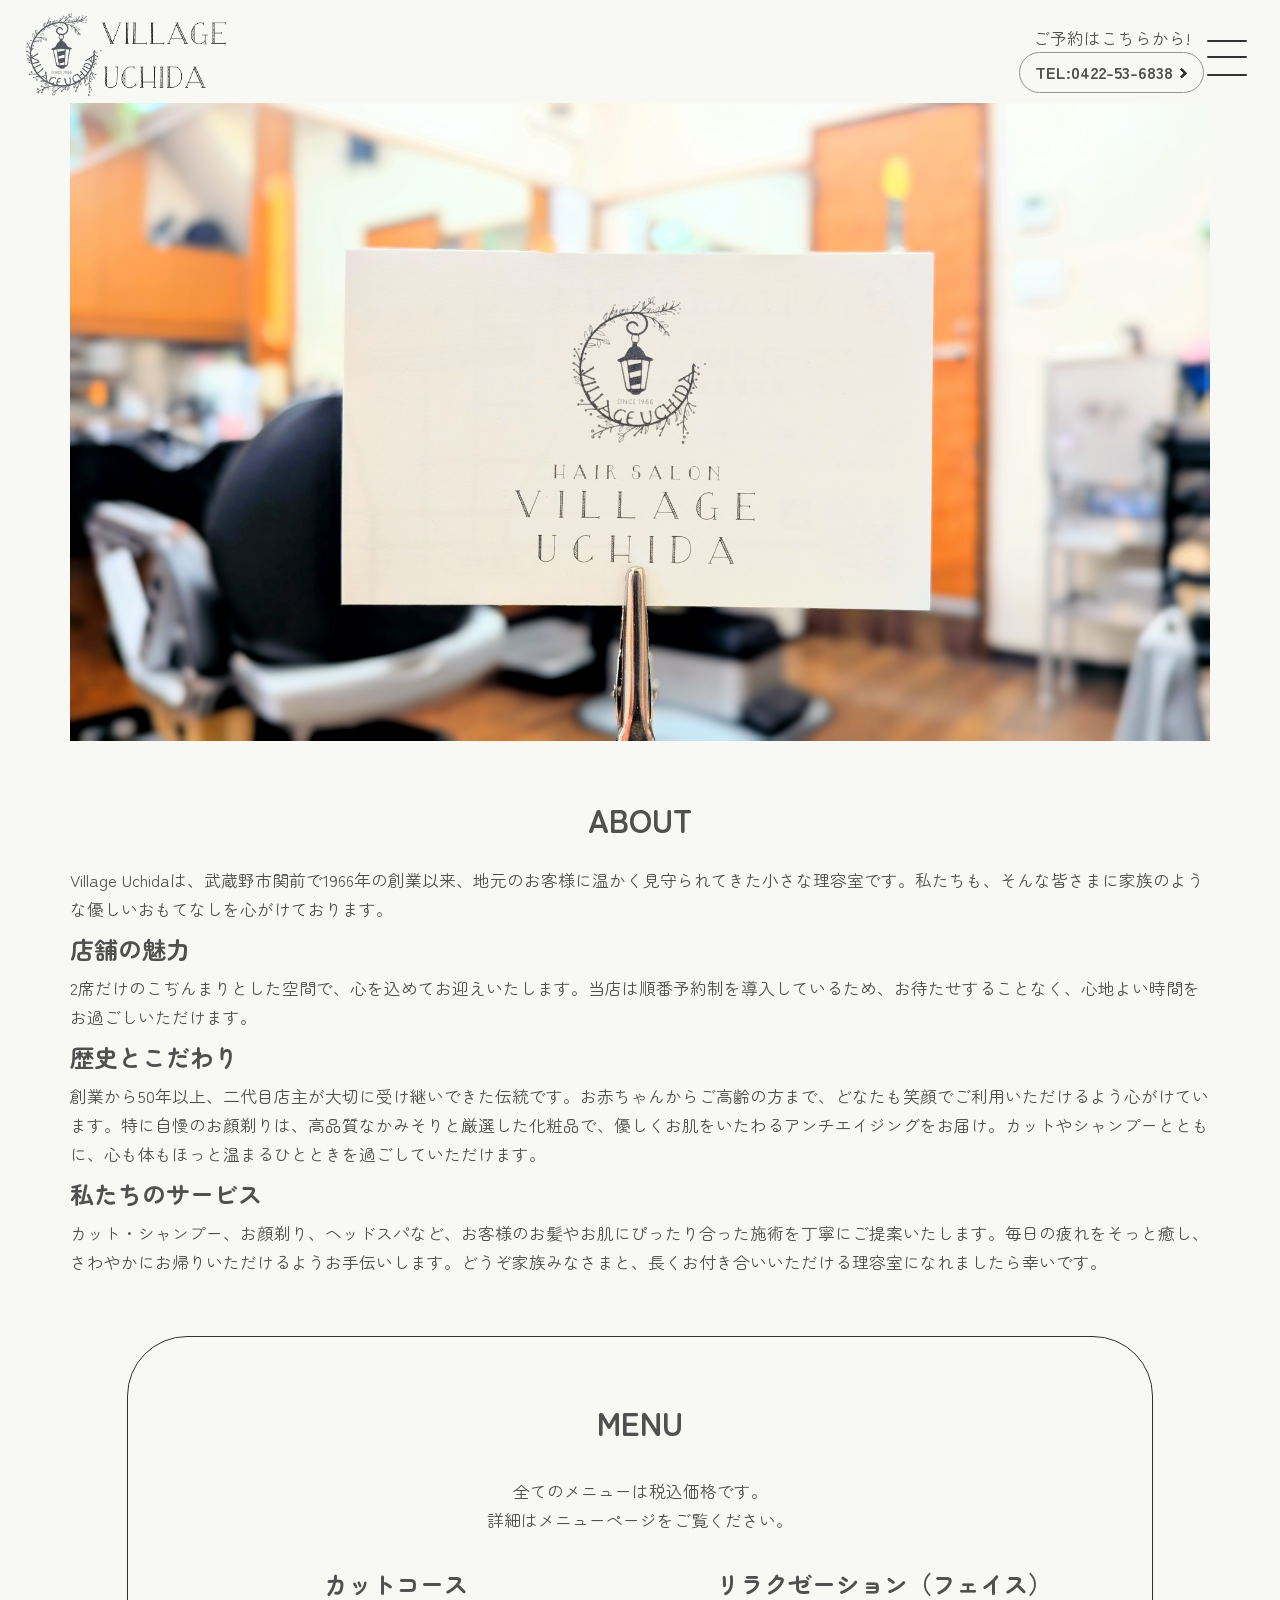
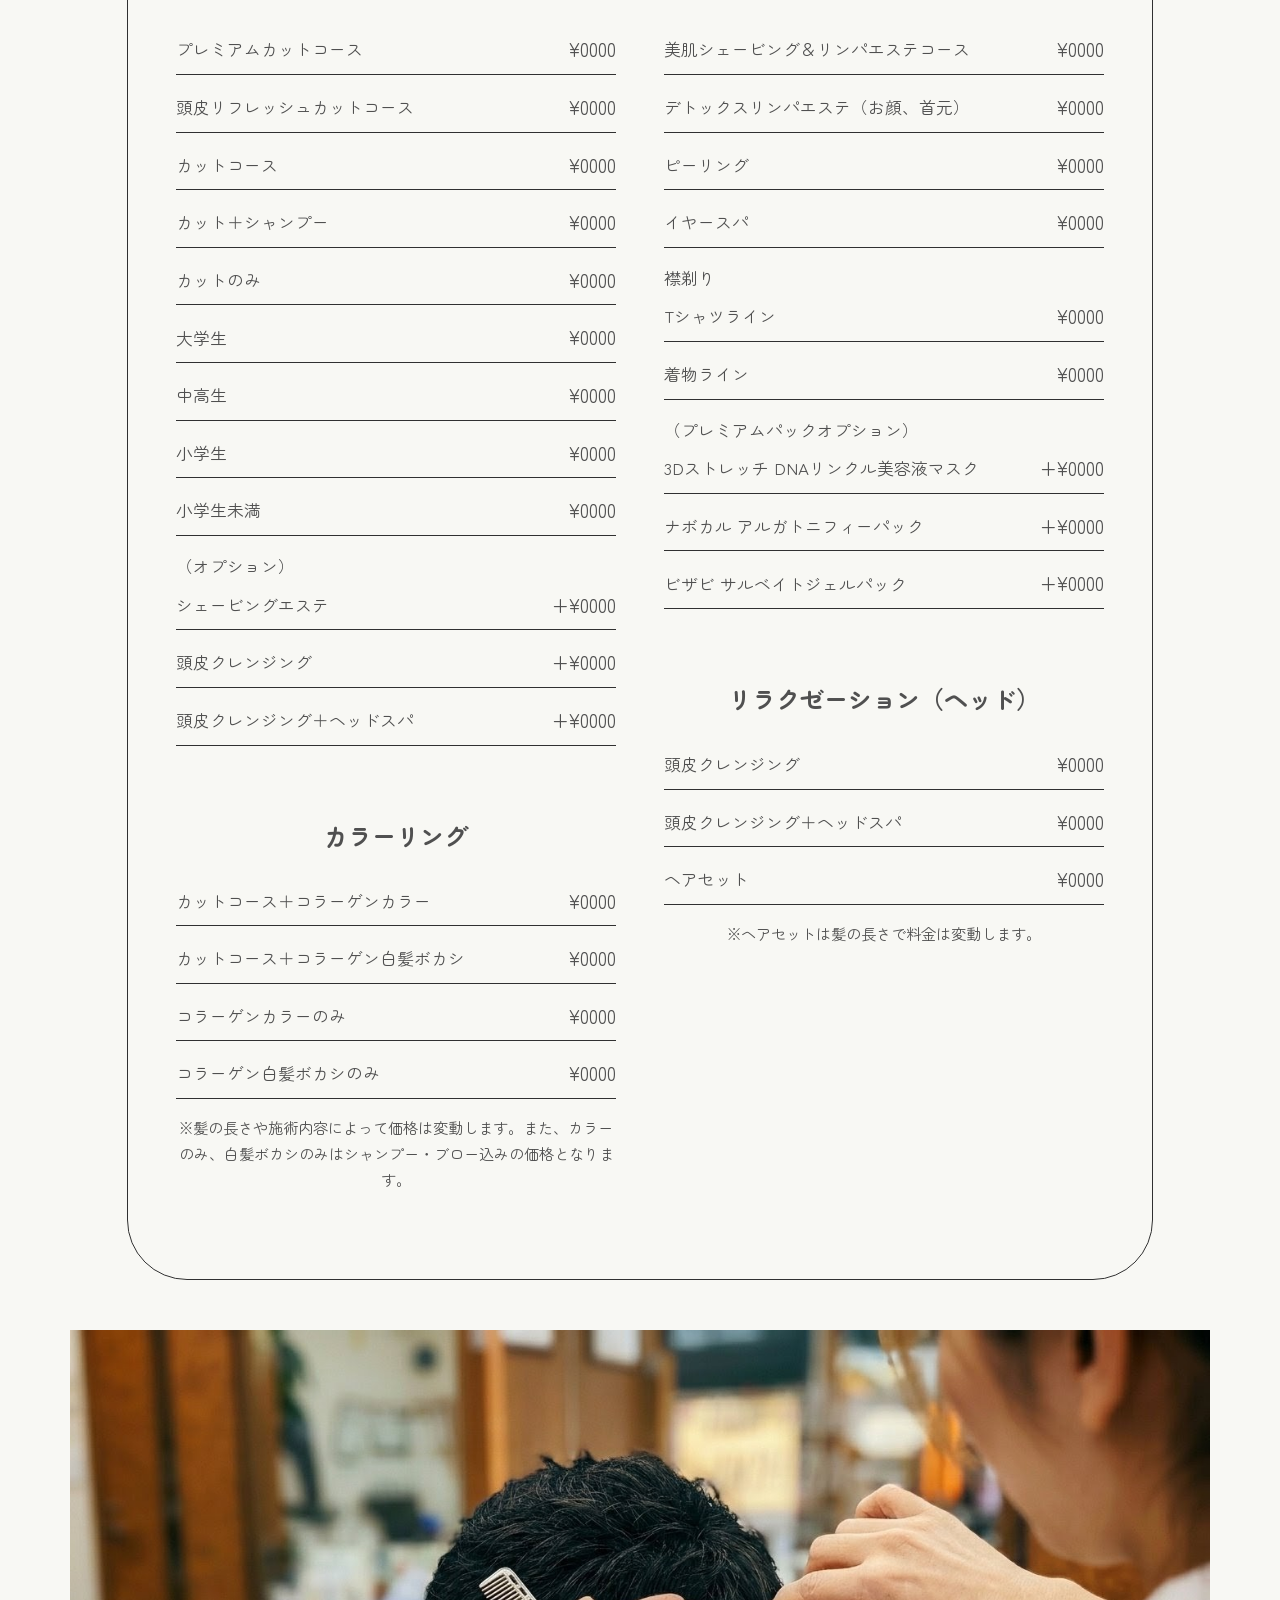
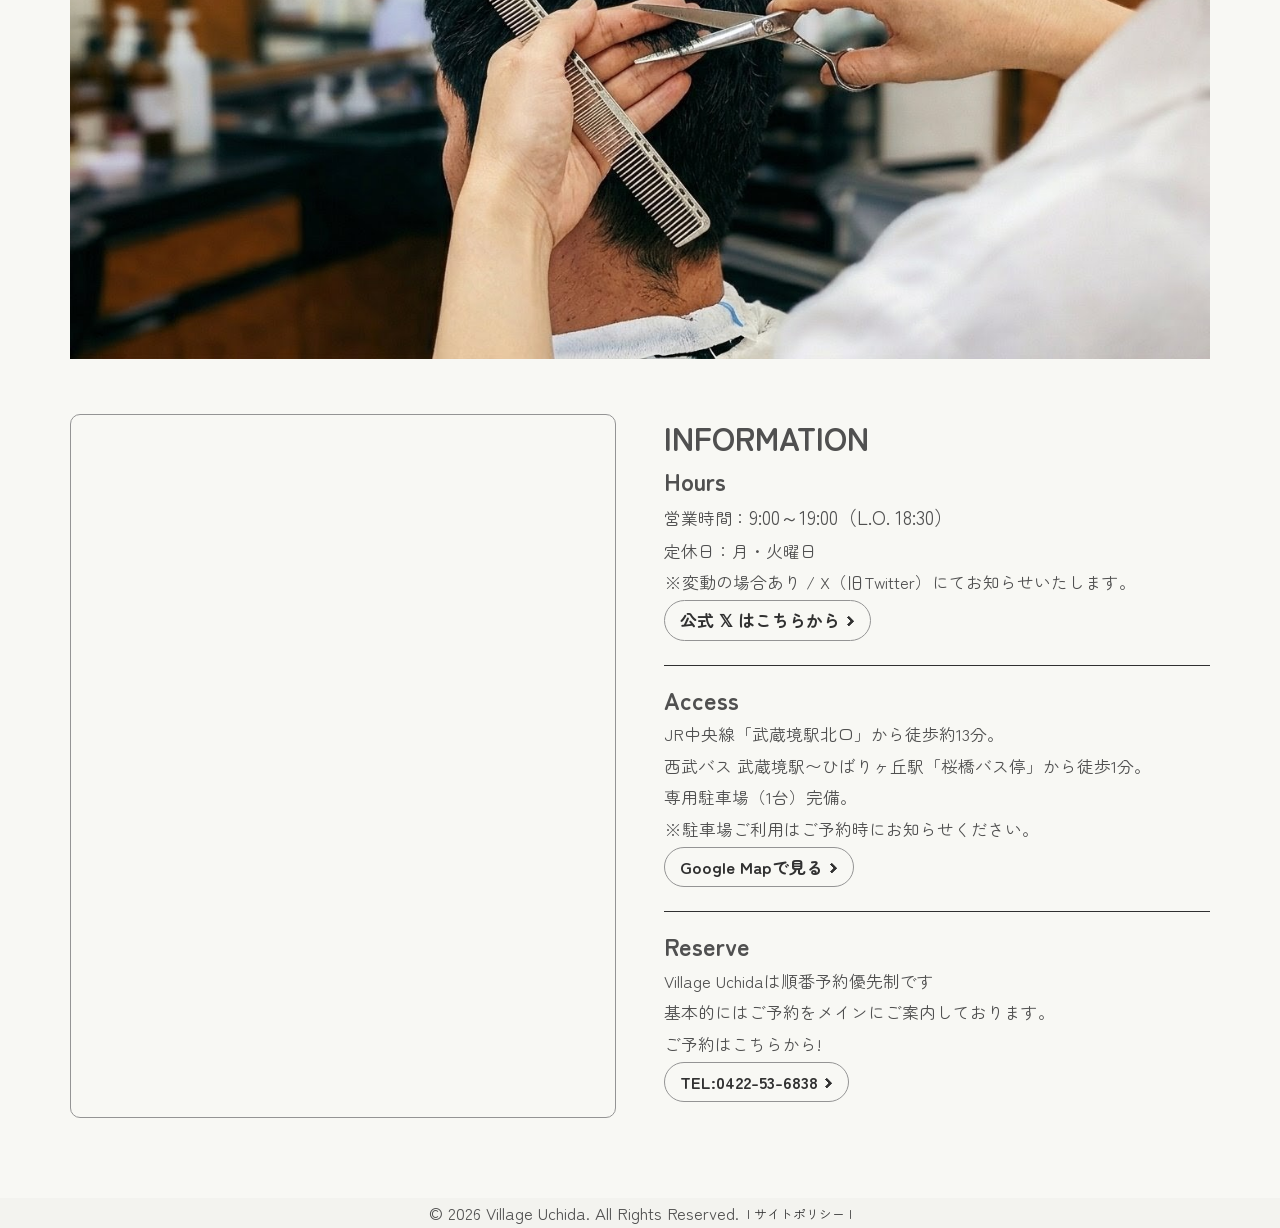
==== commit 1c727028: "Revise text in index.html for accuracy and clarity Updated the history and service descriptions for " ====
--- a/index.html
+++ b/index.html
@@ -43,9 +43,9 @@
       </div>
       <div class="about-wrapper">
         <h1>ABOUT</h1>
-        <p>Village Uchidaは、武蔵野市関前で1971年の創業以来、地元のお客様に温かく見守られてきた小さな理容室です。私たちも、そんな皆さまに家族のような優しいおもてなしでお応えしています。</p>
+        <p>Village Uchidaは、武蔵野市関前で1966年の創業以来、地元のお客様に温かく見守られてきた小さな理容室です。私たちも、そんな皆さまに家族のような優しいおもてなしを心がけております。</p>
         <h2>店舗の魅力</h2>
-        <p>2席だけのこぢんまりとした空間で、スタッフ2名が心を込めてお迎えいたします。当店は順番予約制ではなく時間予約制であるため、お待たせせずに心地よい時間をご提供できます。
+        <p>2席だけのこぢんまりとした空間で、心を込めてお迎えいたします。当店は順番予約制を導入しているため、お待たせすることなく、心地よい時間をお過ごしいただけます。
         </p>
         <h2>歴史とこだわり</h2>
         <p>
@@ -53,7 +53,7 @@
         </p>
         <h2>私たちのサービス</h2>
         <p>
-          カット・シャンプー、お顔剃り、ヘッドスパなど、お客様のお髪やお肌にぴったり合った施術を丁寧にご提案いたします。毎日の疲れをそっと癒し、さわやかにお帰りいただけるようお手伝いします。どうぞ家族みんなで、長くお付き合いいただける理容室になれましたら幸いです。
+          カット・シャンプー、お顔剃り、ヘッドスパなど、お客様のお髪やお肌にぴったり合った施術を丁寧にご提案いたします。毎日の疲れをそっと癒し、さわやかにお帰りいただけるようお手伝いします。どうぞ家族みなさまと、長くお付き合いいただける理容室になれましたら幸いです。
         </p>
       </div>
       <div class="menu-wrapper">
@@ -150,9 +150,9 @@
           </div>
           <div class="Access">
             <h2>Access</h2>
-            <p>JR中央線「武蔵境駅」北口から徒歩約13分。</p>
-            <p>西武バス「桜橋」バス停から徒歩1分。</p>
-            <p>桜橋交差点近く、境浄水場正門前。専用駐車場（1台）完備。</p>
+            <p>JR中央線「武蔵境駅北口」から徒歩約13分。</p>
+            <p>西武バス 武蔵境駅〜ひばりヶ丘駅「桜橋バス停」から徒歩1分。</p>
+            <p>専用駐車場（1台）完備。</p>
             <p>※駐車場ご利用はご予約時にお知らせください。</p>
             <div class="button001">
               <h3><a href="https://maps.app.goo.gl/fmvMYqPWYToUaGzp9" target="_blank" rel="noopener noreferrer">Google
@@ -177,4 +177,4 @@
   <script src="js/script.js"></script>
 </body>
 
-</html>+</html>
